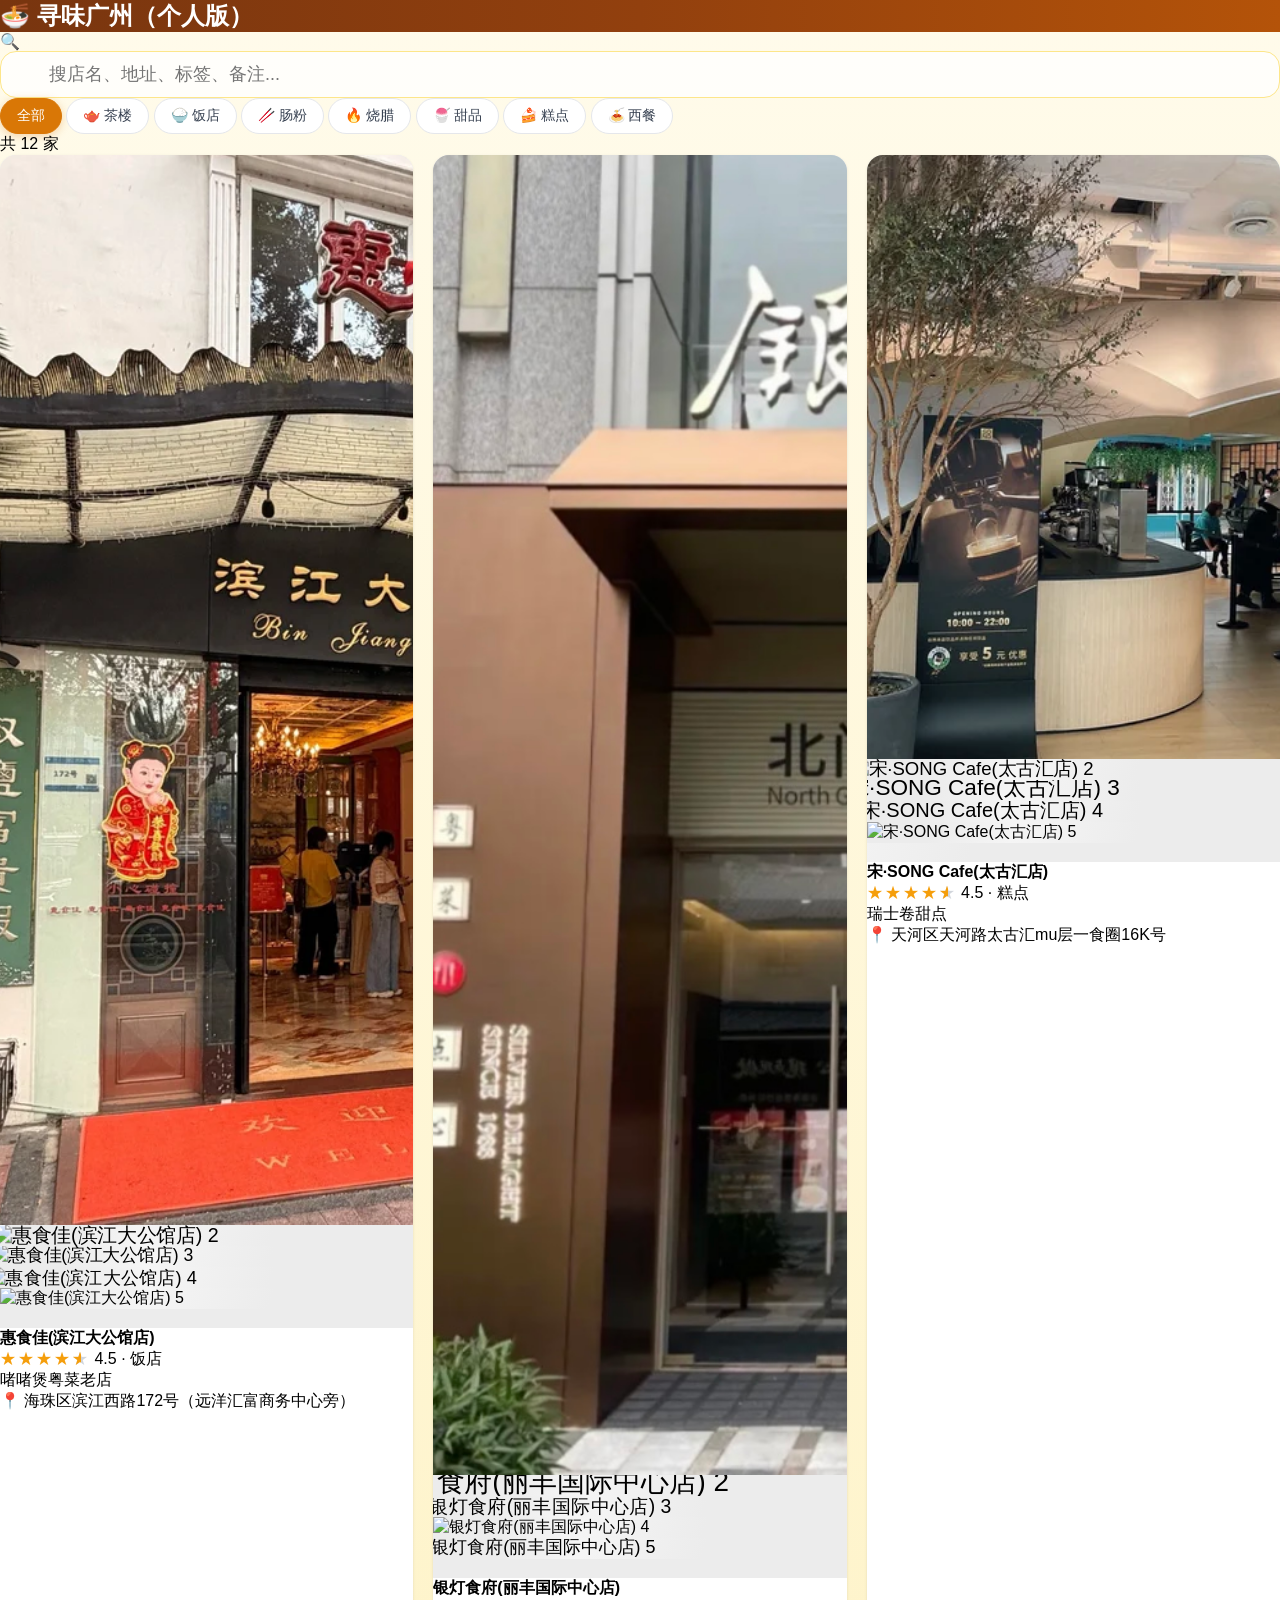
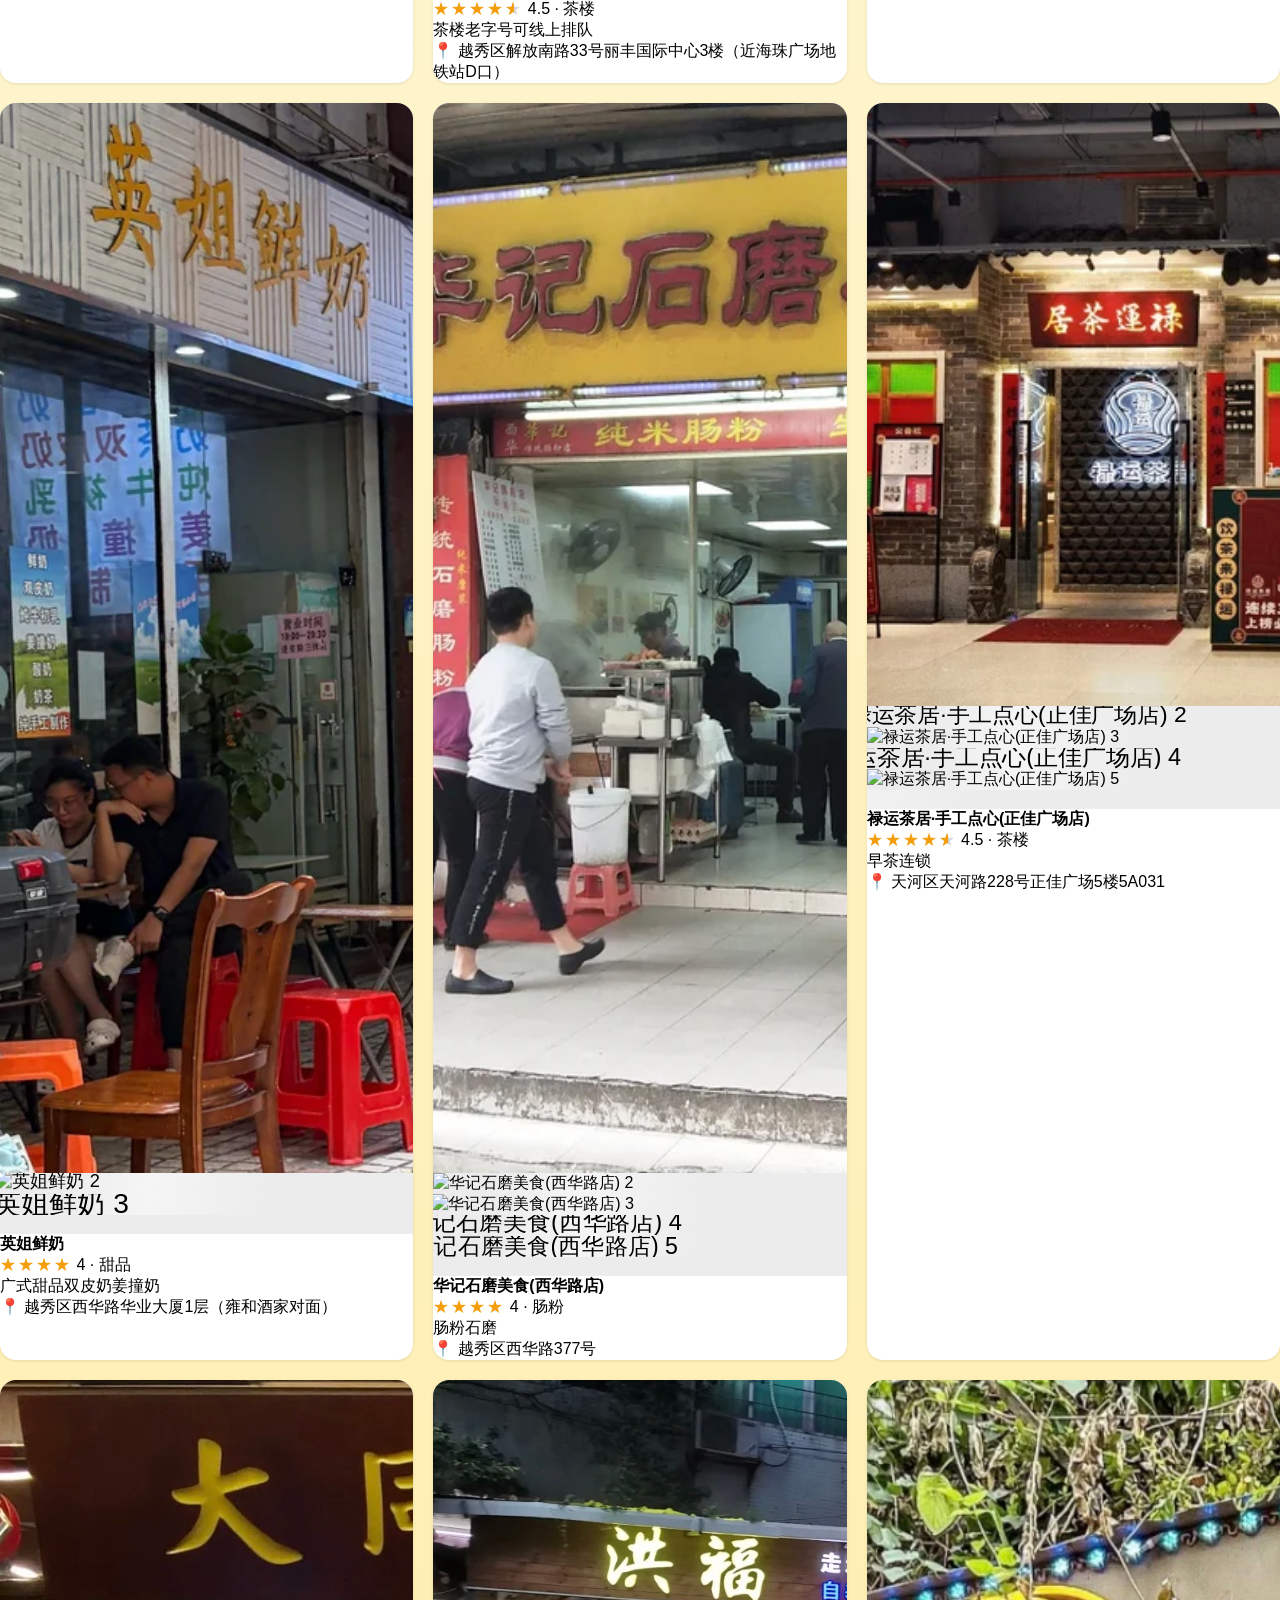
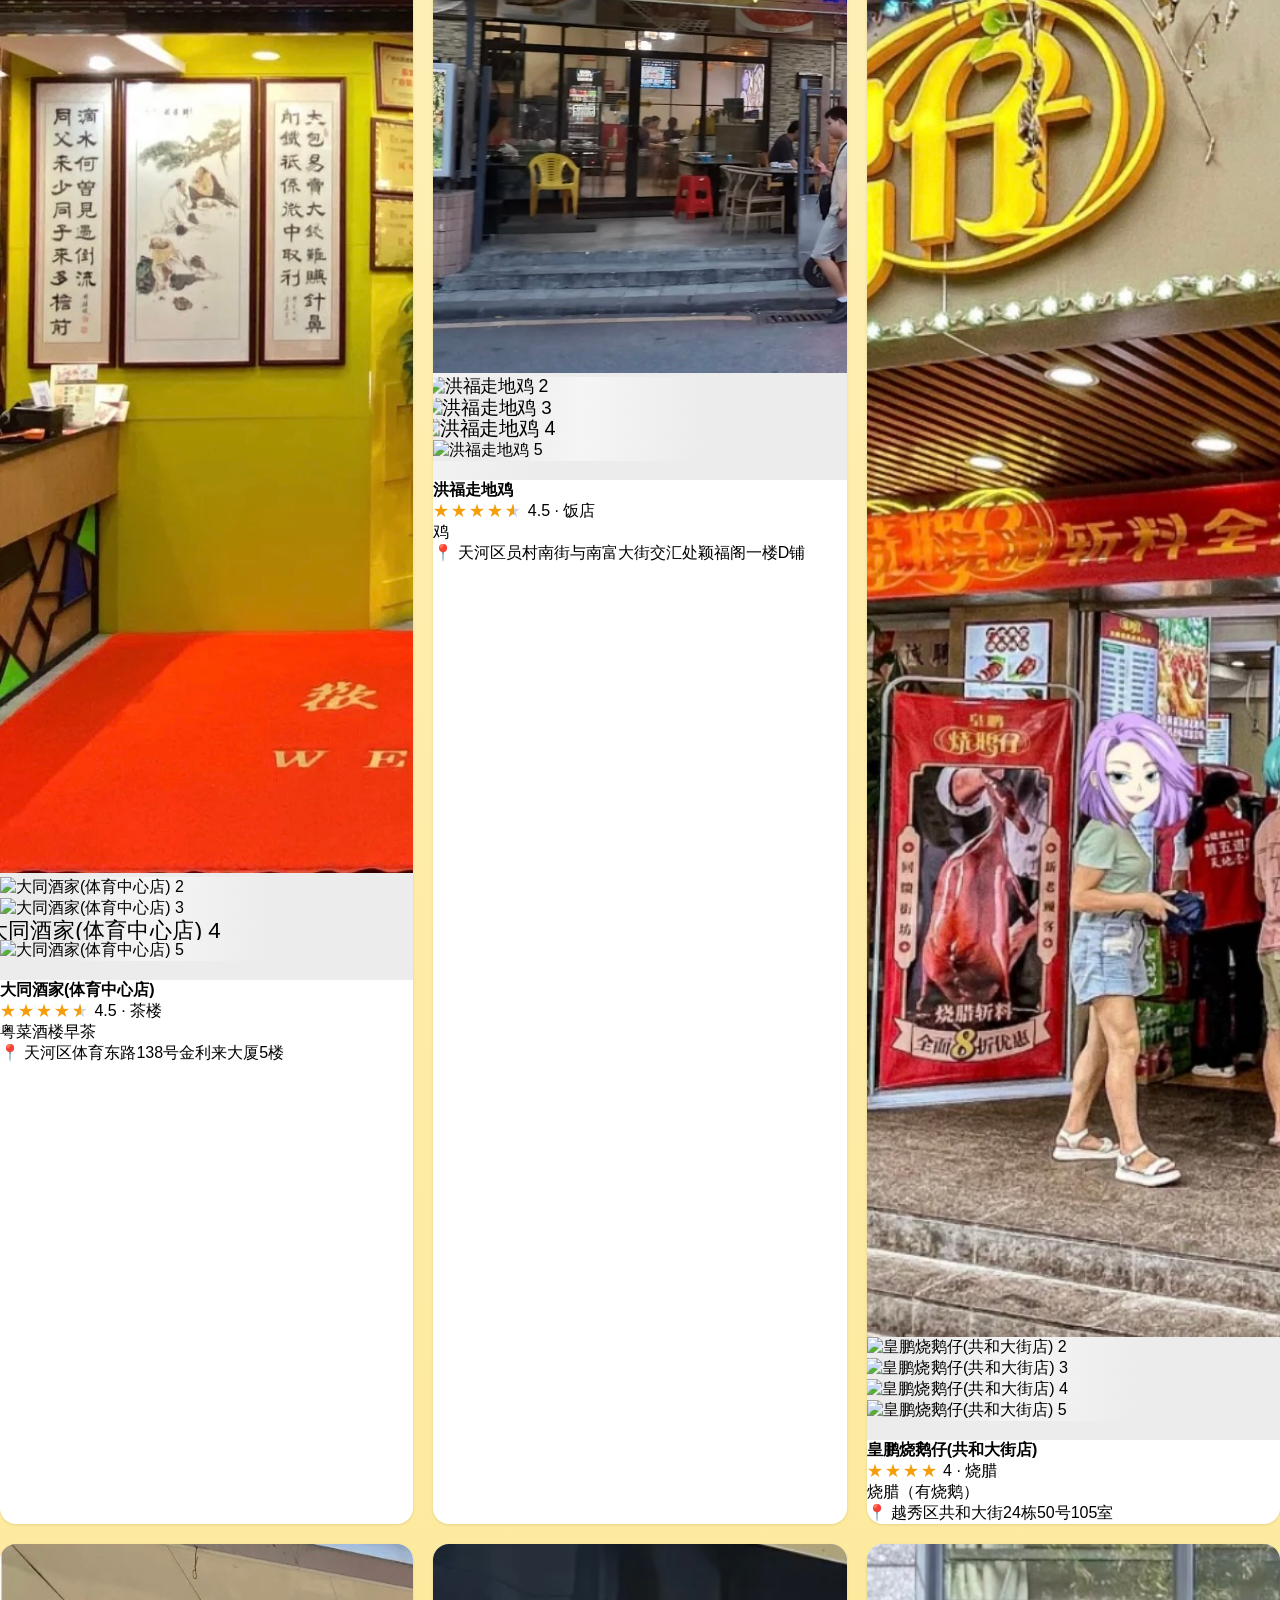
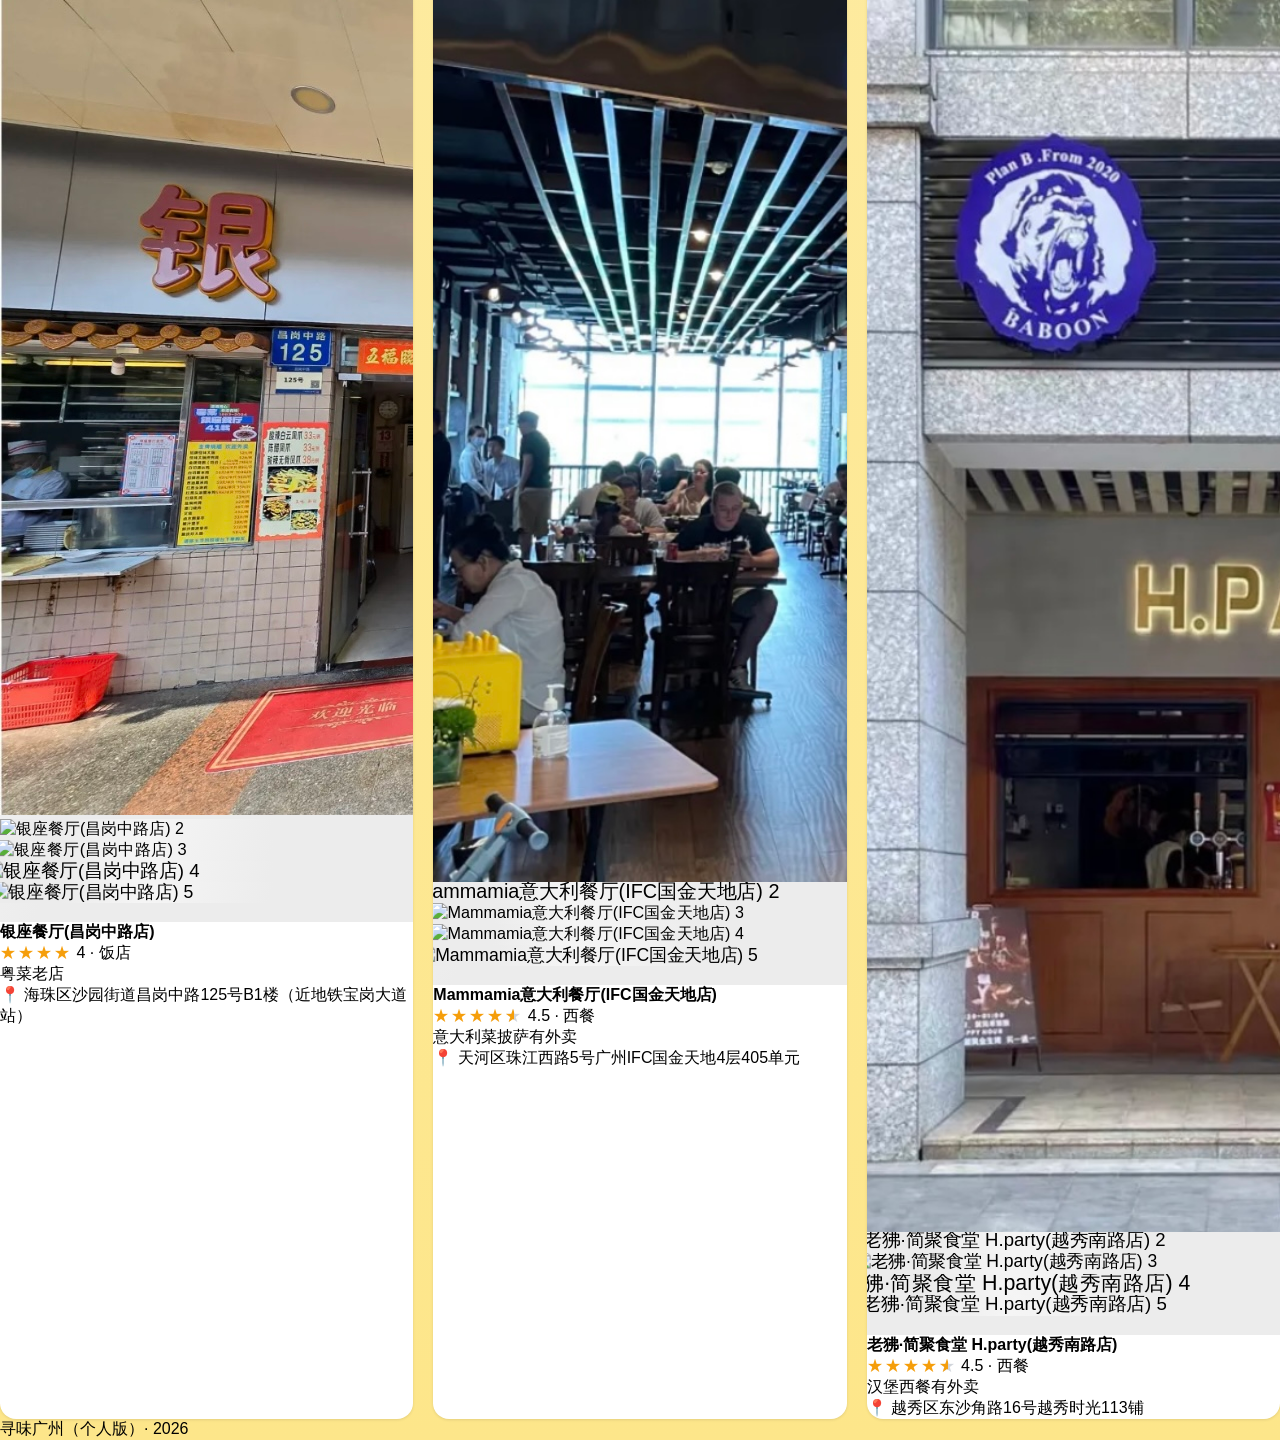
==== index.html @ 4af09f1d "style: 卡片加载占位从黄色流光改为灰色骨架屏，更干净优雅" ====
<!DOCTYPE html>
<html lang="zh-CN">
<head>
  <meta charset="UTF-8">
  <meta name="viewport" content="width=device-width, initial-scale=1.0">
  <title>🍜 寻味广州（个人版）</title>
  <!-- 关键 CSS 兜底：Tailwind 加载前保证基本样式不崩 -->
  <style>
    /* 基础重置 */
    *, *::before, *::after { box-sizing: border-box; margin: 0; padding: 0; }
    body { font-family: "PingFang SC", "Microsoft YaHei", "Helvetica Neue", sans-serif; background: #fffbeb; }
    /* 分类按钮 */
    .category-btn {
      display: inline-block; padding: 8px 16px; border-radius: 9999px;
      font-size: 14px; font-weight: 500; cursor: pointer; user-select: none;
      white-space: nowrap; border: 1px solid #e5e7eb; background: #fff; color: #374151;
      transition: all .2s;
    }
    .category-btn.active { background: #d97706; color: #fff; border-color: #d97706; }
    /* Header */
    header { background: linear-gradient(to right, #78350f, #92400e, #b45309); color: #fff; }
    header h1 { font-size: 1.5rem; font-weight: 700; }
    /* 卡片 */
    .shop-card { background: #fff; border-radius: 16px; overflow: hidden; box-shadow: 0 1px 3px rgba(0,0,0,.1); }
    .shop-card h3 { font-weight: 700; font-size: 1rem; }
    /* 搜索框 */
    #searchInput { width: 100%; padding: 12px 16px 12px 48px; border-radius: 16px;
      border: 1px solid #fde68a; font-size: 1.125rem; outline: none; background: rgba(255,255,255,.8); }
    /* 弹窗默认隐藏 */
    #detailModal.hidden, .hidden { display: none !important; }
    /* 卡片网格 */
    #cardGrid { display: grid; grid-template-columns: 1fr; gap: 12px; }
    @media (min-width: 640px) { #cardGrid { grid-template-columns: repeat(2, 1fr); gap: 20px; } }
    @media (min-width: 1024px) { #cardGrid { grid-template-columns: repeat(3, 1fr); gap: 20px; } }
  </style>
  <script src="https://cdn.tailwindcss.com" defer></script>
  <script>
    tailwind.config = {
      theme: {
        extend: {
          colors: {
            primary: '#d97706',
            warm: '#b45309',
          },
          fontFamily: {
            serif: ['"PingFang SC"', '"Microsoft YaHei"', '"Noto Serif SC"', 'serif'],
          },
        }
      }
    }
  </script>
  <link rel="stylesheet" href="style.css?v=6">
</head>
<body class="min-h-screen bg-fixed" style="background: linear-gradient(180deg, #fffbeb 0%, #fef3c7 30%, #fde68a 100%)">

  <!-- Header -->
  <header class="bg-gradient-to-r from-amber-900 via-amber-800 to-amber-700 text-white shadow-lg sticky top-0 z-40">
    <div class="max-w-6xl mx-auto px-4 py-4 flex items-center justify-between">
      <div>
        <h1 class="text-2xl md:text-3xl font-bold tracking-wide font-serif">🍜 寻味广州（个人版）</h1>
        <p class="text-amber-200/70 text-xs mt-1 hidden sm:block italic">注：本网页收录所有店铺均为本人自行消费、收藏，所有评价仅代表主观看法。希望对旅行的朋友们选店、逛吃，也有一点微小的帮助~</p>
      </div>
      <a href="admin.html" id="adminLink" class="hidden bg-white/15 hover:bg-white/25 text-white px-4 py-2 rounded-lg text-sm font-medium transition backdrop-blur-sm border border-white/20">
        ✏️ 管理
      </a>
    </div>
  </header>

  <!-- Search & Filters -->
  <div class="max-w-6xl mx-auto px-4 py-6">
    <!-- Search Bar -->
    <div class="relative mb-4">
      <span class="absolute left-4 top-1/2 -translate-y-1/2 text-gray-400 text-lg">🔍</span>
      <input
        type="text"
        id="searchInput"
        placeholder="搜店名、地址、标签、备注..."
        class="w-full pl-12 pr-4 py-3 bg-white/80 backdrop-blur rounded-2xl shadow-sm focus:shadow-md border border-amber-200 focus:border-amber-400 focus:ring-2 focus:ring-amber-200 outline-none transition text-lg"
        autocomplete="off"
      >
    </div>

    <!-- Category Tabs -->
    <div class="flex flex-wrap gap-2 mb-4" id="categoryTabs">
      <button data-category="all" class="category-btn active px-4 py-2 rounded-full text-sm font-medium bg-amber-600 text-white shadow-sm transition hover:scale-105">
        全部
      </button>
      <button data-category="茶楼" class="category-btn px-4 py-2 rounded-full text-sm font-medium bg-white text-gray-700 shadow-sm transition hover:scale-105 border border-gray-200">
        🫖 茶楼
      </button>
      <button data-category="饭店" class="category-btn px-4 py-2 rounded-full text-sm font-medium bg-white text-gray-700 shadow-sm transition hover:scale-105 border border-gray-200">
        🍚 饭店
      </button>
      <button data-category="肠粉" class="category-btn px-4 py-2 rounded-full text-sm font-medium bg-white text-gray-700 shadow-sm transition hover:scale-105 border border-gray-200">
        🥢 肠粉
      </button>
      <button data-category="烧腊" class="category-btn px-4 py-2 rounded-full text-sm font-medium bg-white text-gray-700 shadow-sm transition hover:scale-105 border border-gray-200">
        🔥 烧腊
      </button>
      <button data-category="甜品" class="category-btn px-4 py-2 rounded-full text-sm font-medium bg-white text-gray-700 shadow-sm transition hover:scale-105 border border-gray-200">
        🍧 甜品
      </button>
      <button data-category="糕点" class="category-btn px-4 py-2 rounded-full text-sm font-medium bg-white text-gray-700 shadow-sm transition hover:scale-105 border border-gray-200">
        🍰 糕点
      </button>
      <button data-category="西餐" class="category-btn px-4 py-2 rounded-full text-sm font-medium bg-white text-gray-700 shadow-sm transition hover:scale-105 border border-gray-200">
        🍝 西餐
      </button>
    </div>

    <!-- Count -->
    <div class="flex items-center justify-between flex-wrap gap-3">
      <span id="shopCount" class="text-sm text-gray-400">共 0 家</span>
    </div>
  </div>

  <!-- Card Grid -->
  <main class="max-w-6xl mx-auto px-4 pb-12">
    <div id="cardGrid" class="grid grid-cols-1 sm:grid-cols-2 lg:grid-cols-3 gap-5">
      <!-- Cards rendered by JS -->
    </div>
    <div id="emptyState" class="hidden text-center py-20">
      <div class="text-6xl mb-4">🍽️</div>
      <p class="text-gray-400 text-lg">还没找到匹配的店铺</p>
      <p class="text-gray-300 text-sm mt-1">去管理后台添加吧！</p>
    </div>
  </main>

  <!-- Detail Modal -->
  <div id="detailModal" class="fixed inset-0 bg-black/50 z-50 hidden flex items-center justify-center p-4 backdrop-blur-sm">
    <div class="bg-white rounded-2xl max-w-lg w-full max-h-[90vh] overflow-y-auto shadow-2xl relative">
      <!-- Close button -->
      <button id="closeModal" class="absolute top-3 right-3 w-8 h-8 bg-gray-100 hover:bg-gray-200 rounded-full flex items-center justify-center text-gray-500 transition z-10">
        ✕
      </button>

      <!-- Image (动态替换为轮播) -->
      <div id="modalImageContainer" class="relative">
        <img id="modalImage" src="" alt="" class="w-full h-56 object-cover rounded-t-2xl">
        <div class="absolute inset-0 bg-gradient-to-t from-black/40 to-transparent rounded-t-2xl"></div>
        <span id="modalCategory" class="absolute bottom-3 left-4 px-3 py-1 bg-white/90 backdrop-blur-sm rounded-full text-xs font-bold text-gray-700"></span>
      </div>

      <!-- Content -->
      <div class="p-5">
        <div class="flex items-start justify-between mb-1">
          <h2 id="modalName" class="text-2xl font-bold text-gray-900 font-serif"></h2>
        </div>

        <div class="flex items-center gap-3 mb-4 text-sm">
          <span id="modalRating" class="text-orange-500 font-bold text-lg"></span>
        </div>

        <div class="flex flex-wrap gap-2 mb-4" id="modalTags"></div>

        <div class="bg-orange-50 rounded-xl p-4 mb-4">
          <p id="modalNotes" class="text-gray-700 leading-relaxed text-sm"></p>
        </div>

        <div class="flex items-center gap-2 text-sm text-gray-500 mb-1">
          <span>📍</span>
          <span id="modalAddress"></span>
        </div>

        <div id="modalVisitedRow" class="flex items-center gap-2 text-sm text-gray-400">
          <span>📅</span>
          <span id="modalVisitedDate"></span>
        </div>

        <!-- Map Button -->
        <a id="modalMapLink" href="#" target="_blank" rel="noopener"
           class="mt-4 flex items-center justify-center gap-2 w-full bg-green-500 hover:bg-green-600 text-white font-medium py-3 rounded-xl transition shadow-md">
          🗺️ 打开地图查看位置
        </a>

        <!-- Dianping Button -->
        <a id="modalDianpingLink" href="#" target="_blank" rel="noopener"
           class="mt-2 hidden flex items-center justify-center gap-2 w-full bg-orange-500 hover:bg-orange-600 text-white font-medium py-3 rounded-xl transition shadow-md">
          📋 查看大众点评
        </a>
      </div>
    </div>
  </div>

  <!-- Footer -->
  <footer class="text-center py-6 text-gray-300 text-sm border-t border-orange-100">
    寻味广州（个人版）· <span id="footerYear"></span>
  </footer>

  <script>
    document.getElementById('footerYear').textContent = new Date().getFullYear();
  </script>
  <script src="app.js?v=10"></script>
</body>
</html>
---- style.css ----
/* ===== 动画 ===== */

/* 卡片入场动画 */
@keyframes cardFadeIn {
  from {
    opacity: 0;
    transform: translateY(20px);
  }
  to {
    opacity: 1;
    transform: translateY(0);
  }
}

.shop-card {
  animation: cardFadeIn 0.4s ease-out both;
}

.shop-card:nth-child(1) { animation-delay: 0.05s; }
.shop-card:nth-child(2) { animation-delay: 0.10s; }
.shop-card:nth-child(3) { animation-delay: 0.15s; }
.shop-card:nth-child(4) { animation-delay: 0.20s; }
.shop-card:nth-child(5) { animation-delay: 0.25s; }
.shop-card:nth-child(6) { animation-delay: 0.30s; }
.shop-card:nth-child(7) { animation-delay: 0.35s; }
.shop-card:nth-child(8) { animation-delay: 0.40s; }
.shop-card:nth-child(9) { animation-delay: 0.45s; }
.shop-card:nth-child(n+10) { animation-delay: 0.50s; }

/* 卡片悬停效果 */
.shop-card {
  transition: transform 0.2s ease, box-shadow 0.2s ease;
}

.shop-card:hover {
  transform: translateY(-4px);
  box-shadow: 0 12px 40px rgba(0, 0, 0, 0.12);
}

/* 骨架屏加载效果 — 卡片图片占位 */
.card-image {
  background: linear-gradient(110deg, #ececec 8%, #f5f5f5 18%, #ececec 33%);
  background-size: 200% 100%;
  animation: cardShimmer 1.6s ease-in-out infinite;
  aspect-ratio: 4 / 3;
  object-fit: cover;
}

@keyframes cardShimmer {
  0%   { background-position: 200% 0; }
  100% { background-position: -200% 0; }
}

/* 轮播 slide 骨架屏 + 布局 */
.carousel-slide {
  width: 100%;
  flex-shrink: 0;
  overflow: hidden;
  background: linear-gradient(110deg, #ececec 8%, #f5f5f5 18%, #ececec 33%);
  background-size: 200% 100%;
  animation: cardShimmer 1.6s ease-in-out infinite;
}

/* 分类标签按钮 */
.category-btn {
  transition: all 0.2s ease;
  cursor: pointer;
  user-select: none;
  white-space: nowrap;
}

.category-btn.active {
  background: #d97706 !important;
  color: white !important;
  border-color: #d97706 !important;
  box-shadow: 0 2px 8px rgba(217, 119, 6, 0.3);
}

/* 评分星星 */
.star-rating {
  color: #f59e0b;
  letter-spacing: 2px;
}

.star-full { color: #f59e0b; }

.star-half {
  position: relative;
  display: inline-block;
  color: #d1d5db;
}

.star-half::after {
  content: '★';
  position: absolute;
  left: 0;
  top: 0;
  width: 50%;
  overflow: hidden;
  color: #f59e0b;
}

/* 详情弹窗滚动条 */
#detailModal > div::-webkit-scrollbar {
  width: 4px;
}
#detailModal > div::-webkit-scrollbar-thumb {
  background: #ddd;
  border-radius: 4px;
}

/* 弹窗打开时禁止页面滚动 */
body.modal-open {
  overflow: hidden;
}

/* 管理后台表单样式 */
.form-input {
  transition: border-color 0.2s, box-shadow 0.2s;
}

.form-input:focus {
  border-color: #f97316;
  box-shadow: 0 0 0 3px rgba(249, 115, 22, 0.1);
}

/* 图片轮播（骨架屏样式见上方 .carousel-slide） */

.carousel-track {
  transition: transform 0.3s ease-out;
}

.carousel-btn {
  opacity: 0;
  transition: opacity 0.2s;
}

.card-carousel:hover .carousel-btn,
.modal-carousel:hover .carousel-btn {
  opacity: 1;
}

@media (max-width: 640px) {
  .carousel-btn {
    opacity: 1;
  }
}

/* Toast 提示 */
.toast {
  position: fixed;
  top: 20px;
  left: 50%;
  transform: translateX(-50%);
  padding: 12px 24px;
  border-radius: 12px;
  font-weight: 500;
  z-index: 100;
  animation: toastSlide 0.3s ease-out;
  box-shadow: 0 4px 20px rgba(0, 0, 0, 0.15);
  max-width: 90vw;
  text-align: center;
}

@keyframes toastSlide {
  from {
    opacity: 0;
    transform: translateX(-50%) translateY(-20px);
  }
  to {
    opacity: 1;
    transform: translateX(-50%) translateY(0);
  }
}

.toast.success {
  background: #10b981;
  color: white;
}

.toast.error {
  background: #ef4444;
  color: white;
}

.toast.info {
  background: #3b82f6;
  color: white;
}

/* ===== 响应式 ===== */

/* 平板竖屏 */
@media (max-width: 768px) {
  .category-btn {
    font-size: 12px;
    padding: 6px 12px;
  }
}

/* 手机 */
@media (max-width: 640px) {
  #cardGrid {
    grid-template-columns: 1fr;
    gap: 12px;
  }

  #detailModal > div {
    max-height: 95vh;
    margin: 8px;
    border-radius: 16px;
  }

  header h1 {
    font-size: 1.25rem;
  }
}
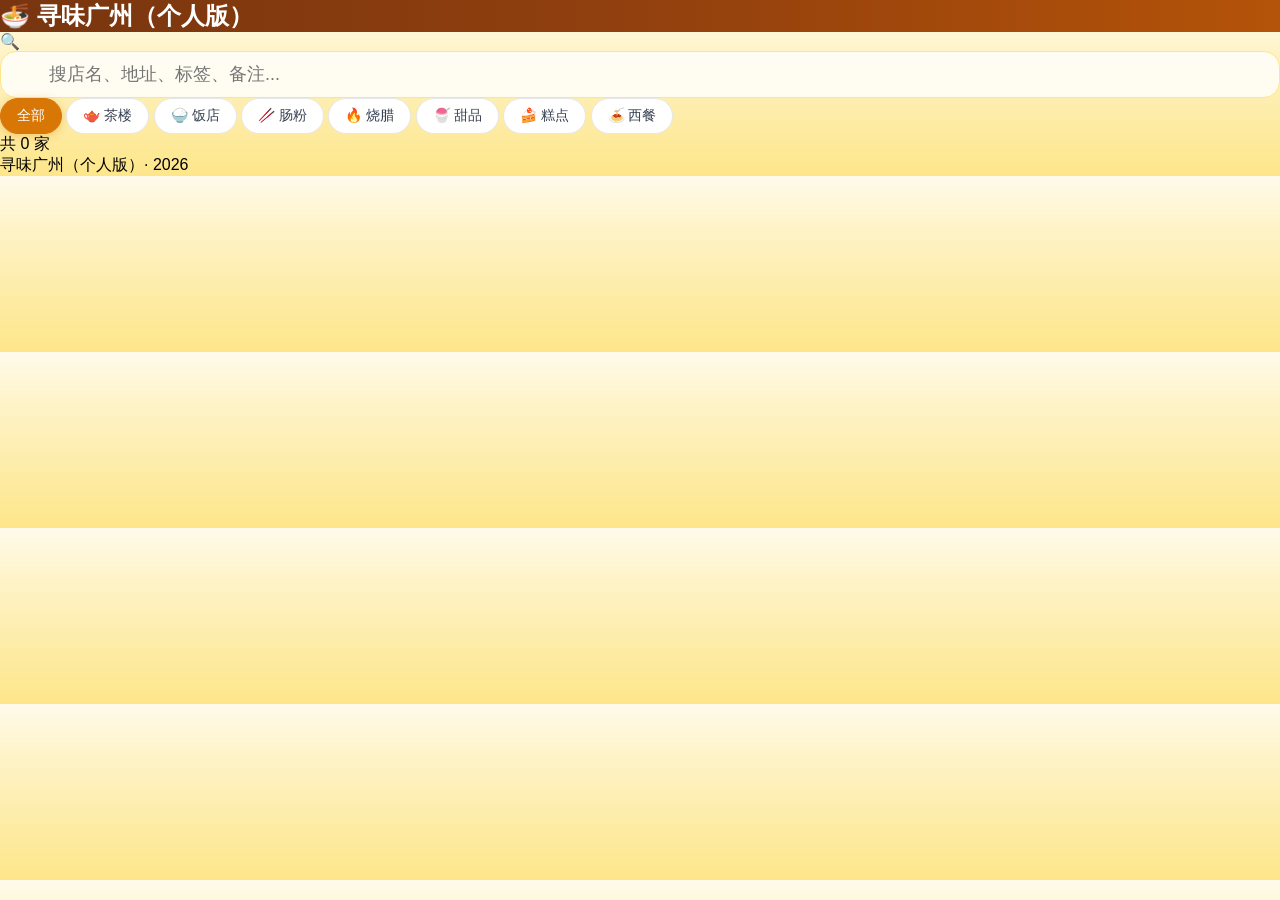
==== commit ccf0be68: "perf: LQIP渐进加载 + 首屏预加载，卡片瞬间有图 - 生成73张80px LQIP占位图(lqip.json 110KB) - 卡片渲染时内联base64模糊预览，零网络请求 - 图片加载后" ====
--- a/index.html
+++ b/index.html
@@ -190,6 +190,6 @@
   <script>
     document.getElementById('footerYear').textContent = new Date().getFullYear();
   </script>
-  <script src="app.js?v=10"></script>
+  <script src="app.js?v=11"></script>
 </body>
 </html>
--- a/style.css
+++ b/style.css
@@ -37,28 +37,25 @@
   box-shadow: 0 12px 40px rgba(0, 0, 0, 0.12);
 }
 
-/* 骨架屏加载效果 — 卡片图片占位 */
+/* 卡片图片加载占位 — 暖调微光，图片加载后自动消失 */
 .card-image {
-  background: linear-gradient(110deg, #ececec 8%, #f5f5f5 18%, #ececec 33%);
-  background-size: 200% 100%;
-  animation: cardShimmer 1.6s ease-in-out infinite;
+  background: #fdf6ed;
   aspect-ratio: 4 / 3;
   object-fit: cover;
 }
 
-@keyframes cardShimmer {
-  0%   { background-position: 200% 0; }
-  100% { background-position: -200% 0; }
-}
-
-/* 轮播 slide 骨架屏 + 布局 */
+/* 轮播 slide */
 .carousel-slide {
   width: 100%;
   flex-shrink: 0;
   overflow: hidden;
-  background: linear-gradient(110deg, #ececec 8%, #f5f5f5 18%, #ececec 33%);
-  background-size: 200% 100%;
-  animation: cardShimmer 1.6s ease-in-out infinite;
+  background: #fdf6ed;
+}
+
+/* 图片已加载 → 清除占位 */
+.img-loaded {
+  background: transparent !important;
+  animation: none !important;
 }
 
 /* 分类标签按钮 */
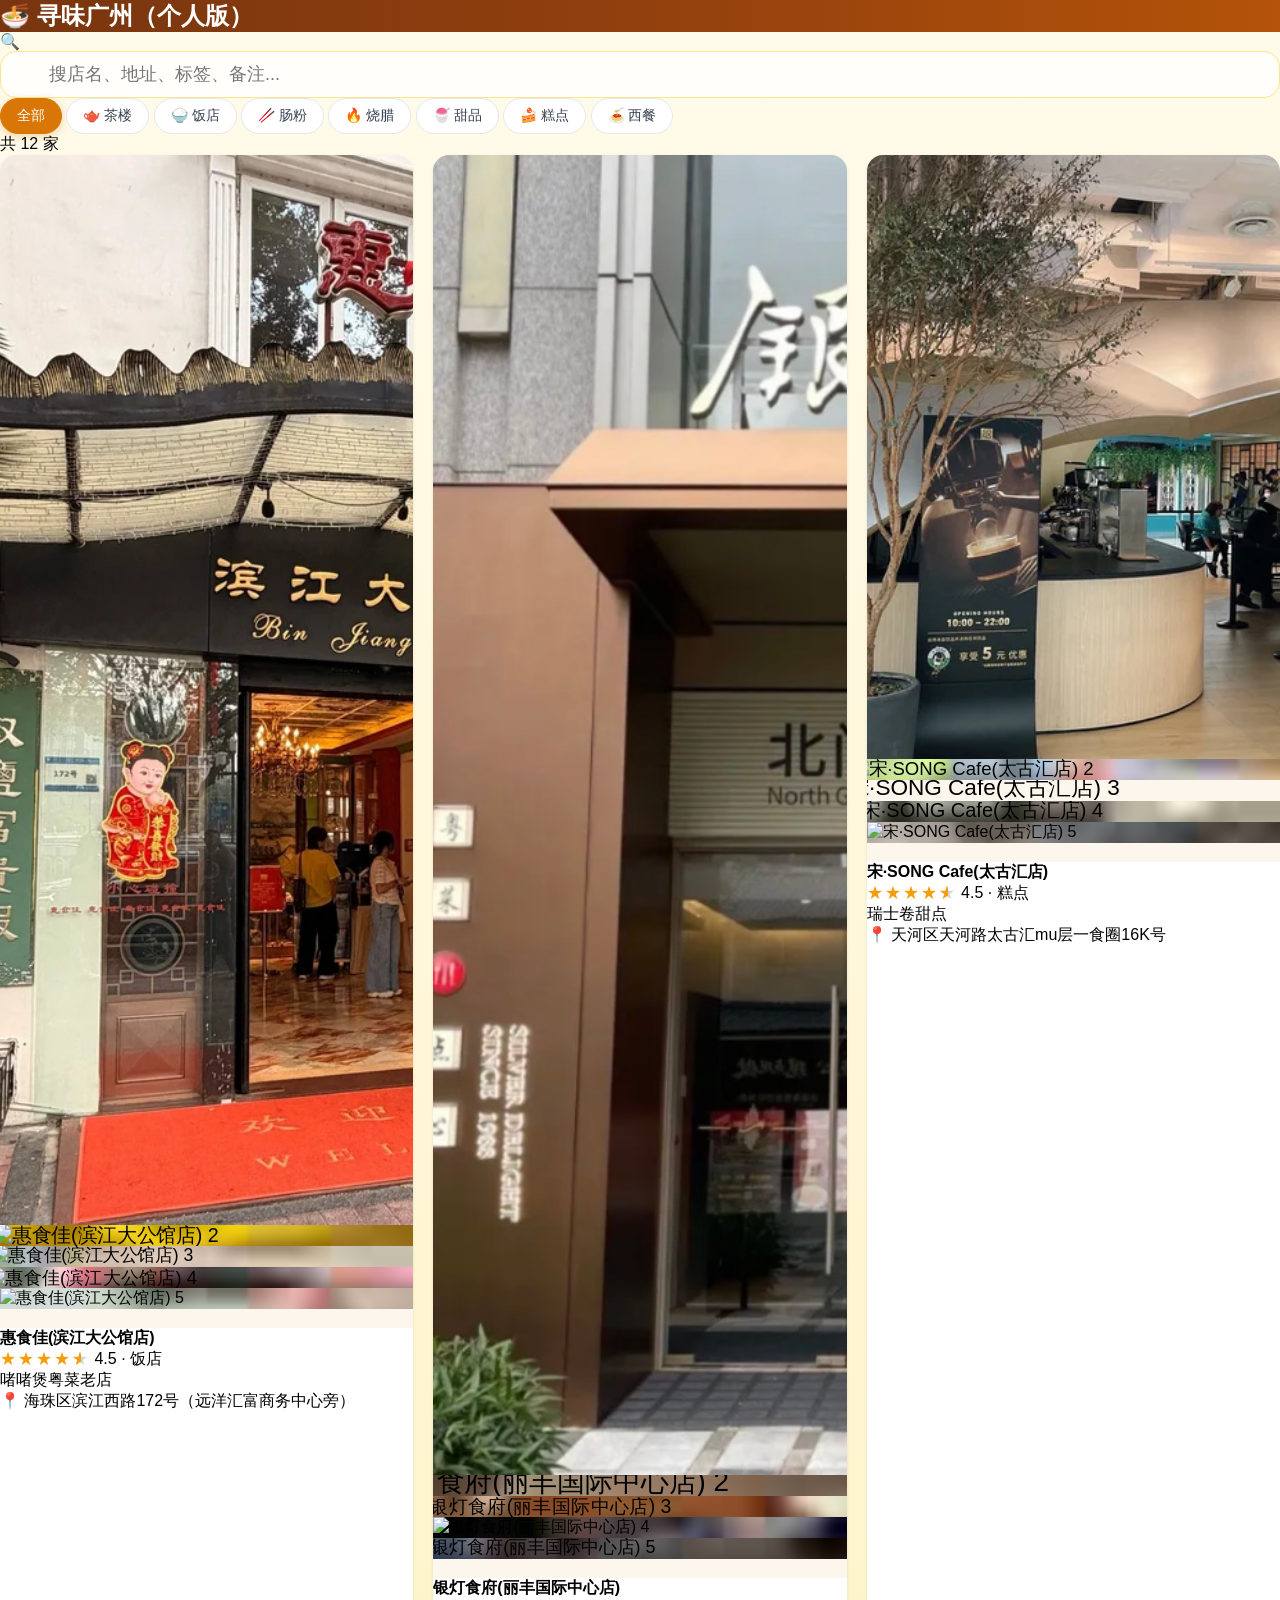
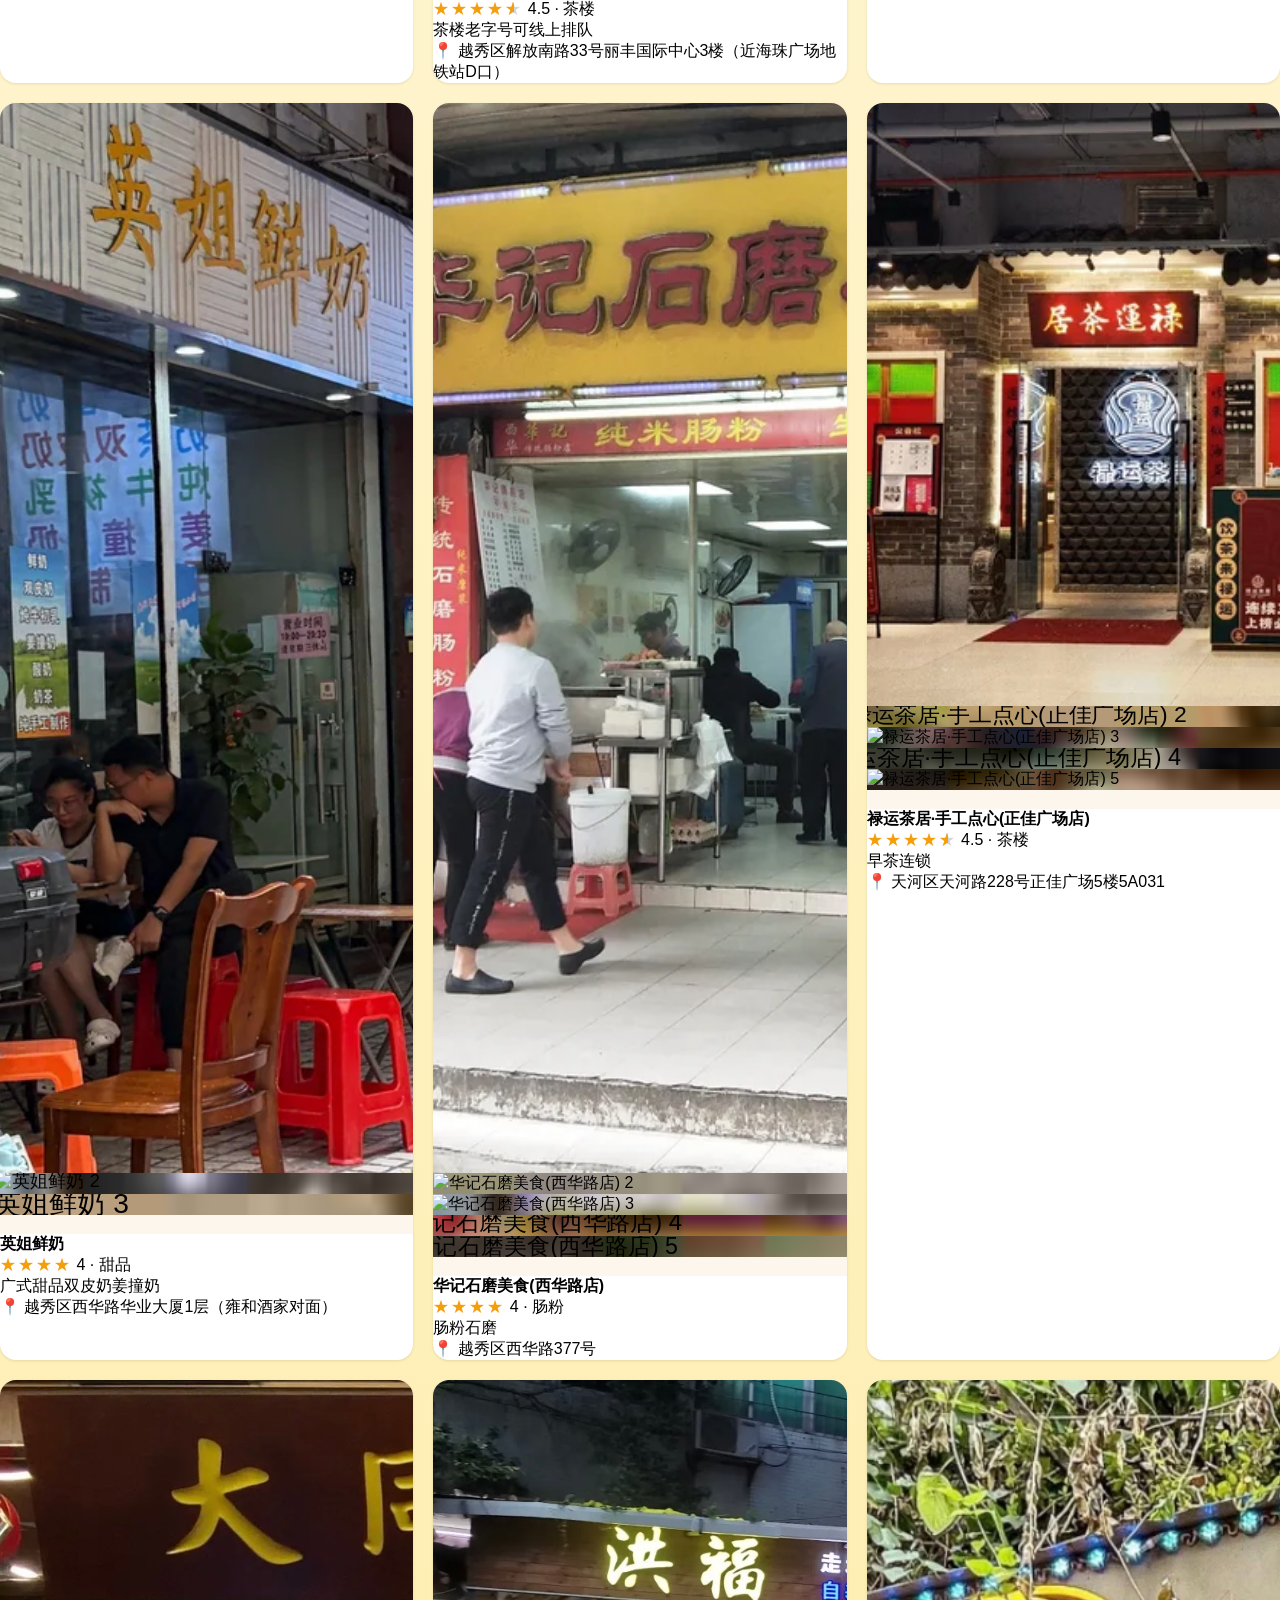
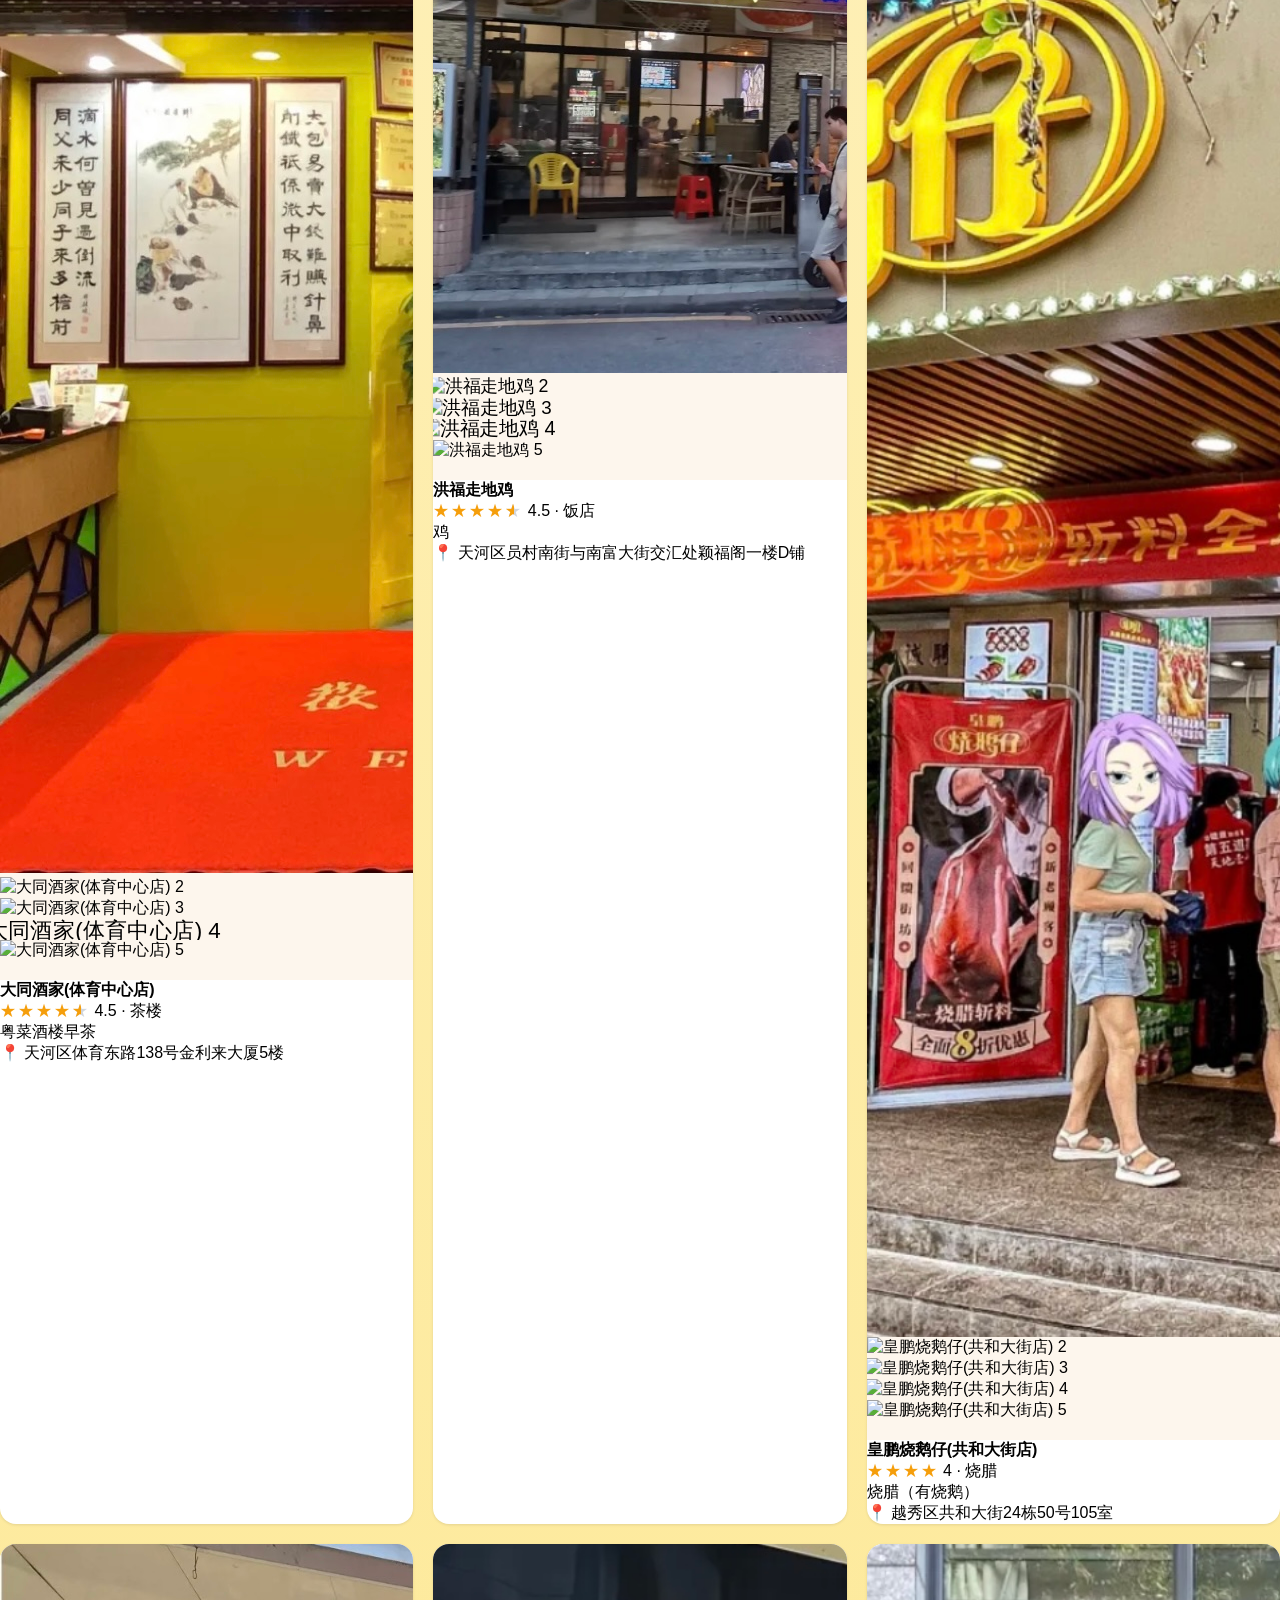
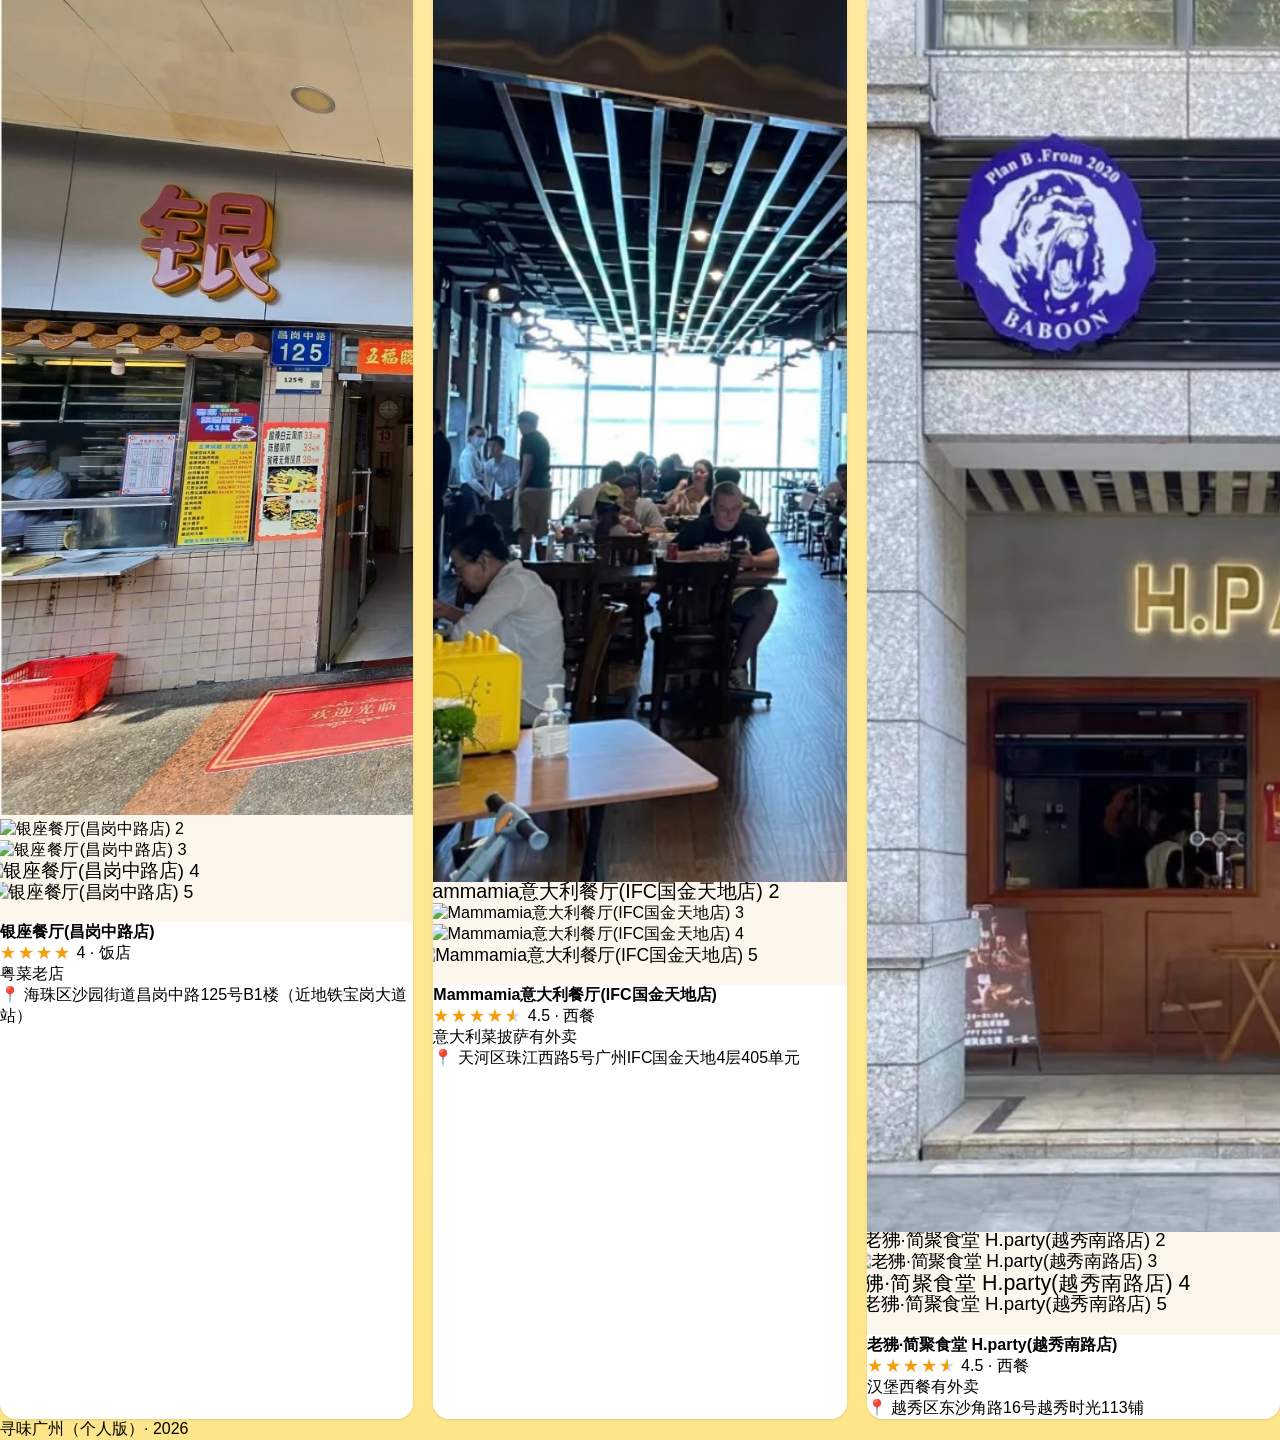
==== commit db45bd2f: "fix: 修复applyAllFilters()被误删导致页面空白" ====
--- a/index.html
+++ b/index.html
@@ -190,6 +190,6 @@
   <script>
     document.getElementById('footerYear').textContent = new Date().getFullYear();
   </script>
-  <script src="app.js?v=11"></script>
+  <script src="app.js?v=12"></script>
 </body>
 </html>
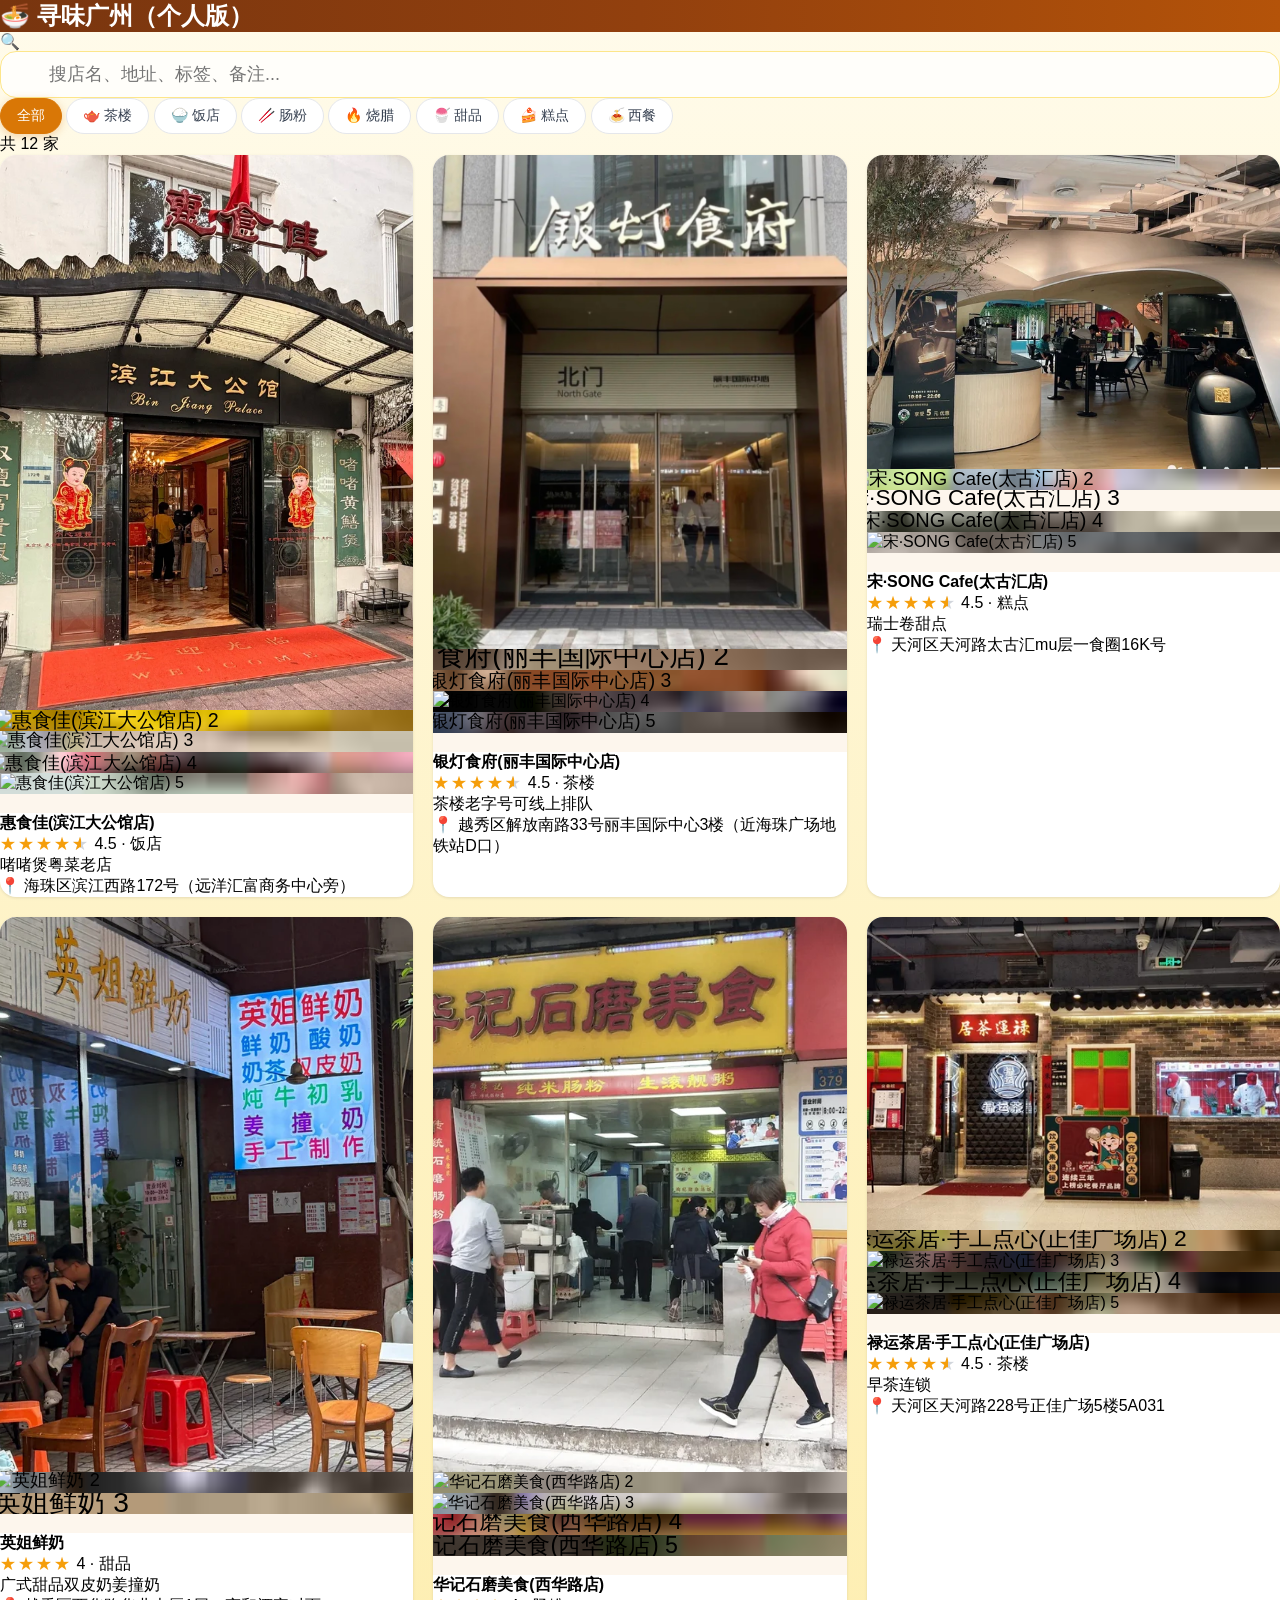
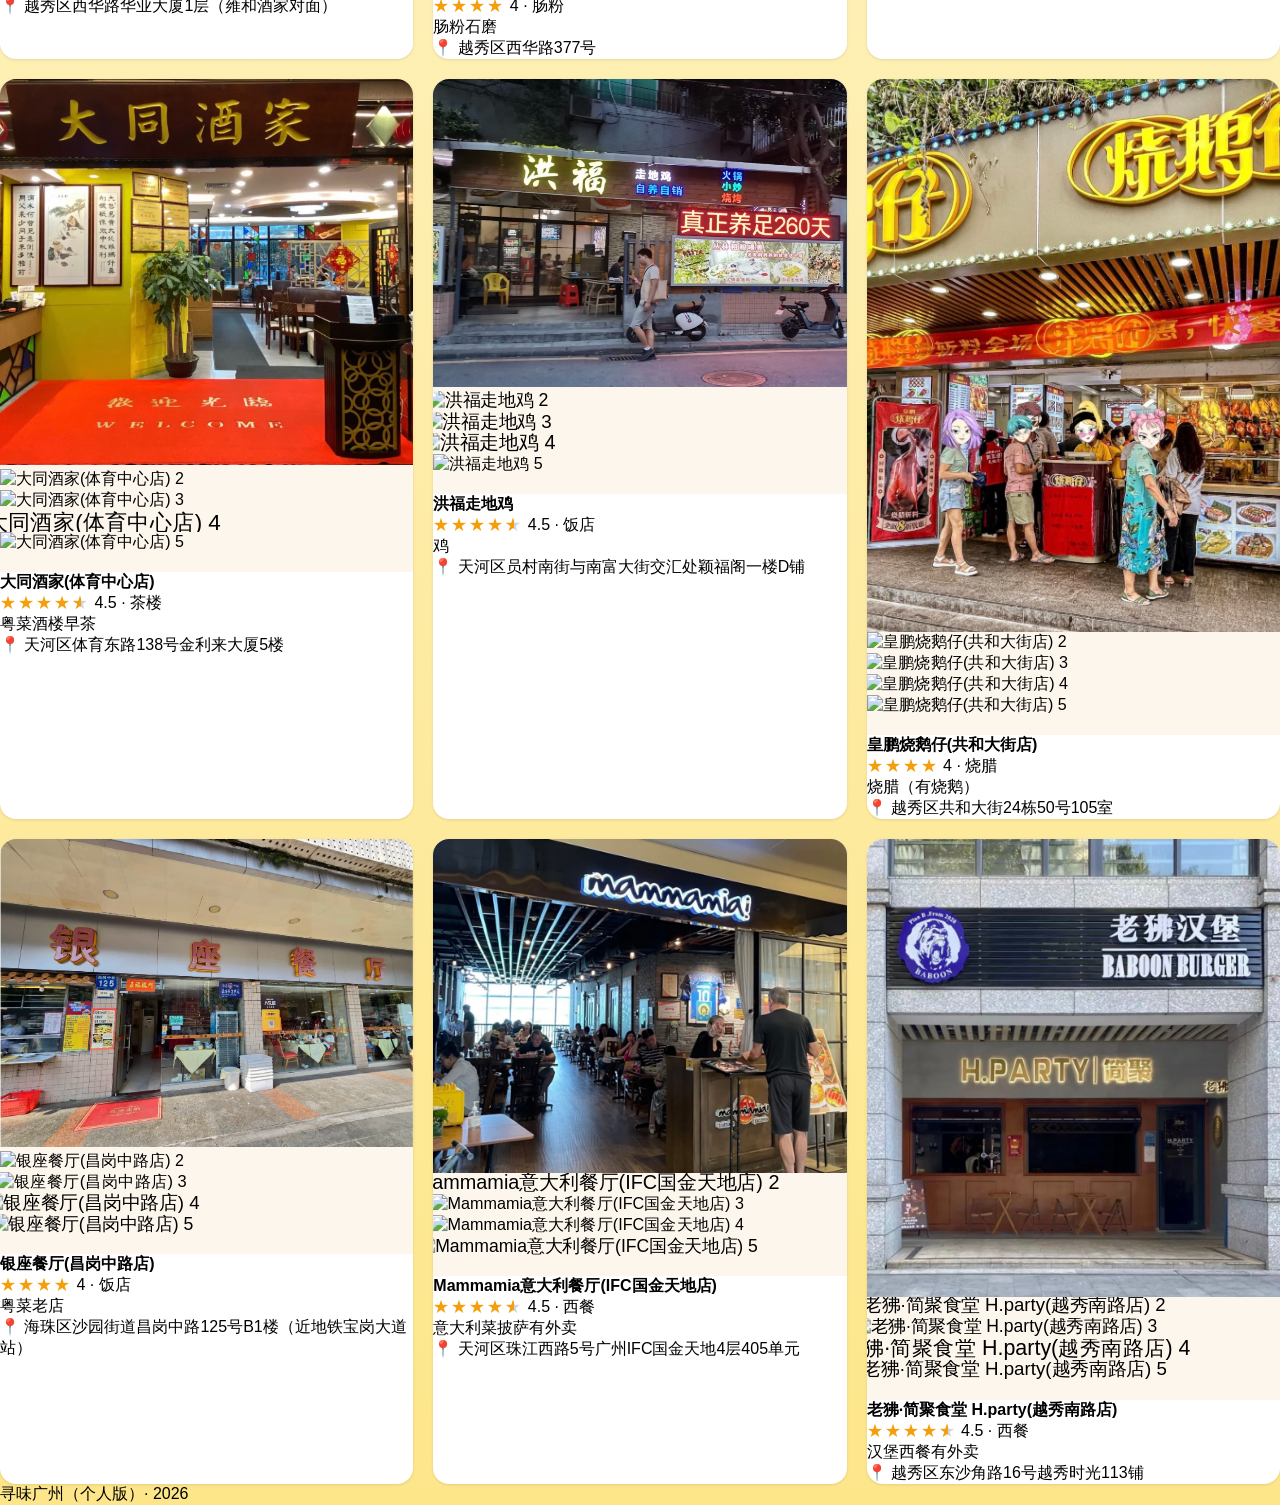
==== commit 8dc30bd1: "fix: 兜底CSS补上card-image宽高比，防止加载中卡片过高" ====
--- a/index.html
+++ b/index.html
@@ -23,6 +23,9 @@
     /* 卡片 */
     .shop-card { background: #fff; border-radius: 16px; overflow: hidden; box-shadow: 0 1px 3px rgba(0,0,0,.1); }
     .shop-card h3 { font-weight: 700; font-size: 1rem; }
+    /* 卡片图片区域——保证 Tailwind 加载前也有正确比例 */
+    .card-image { width: 100%; aspect-ratio: 4 / 3; }
+    .card-image img { width: 100%; height: 100%; object-fit: cover; }
     /* 搜索框 */
     #searchInput { width: 100%; padding: 12px 16px 12px 48px; border-radius: 16px;
       border: 1px solid #fde68a; font-size: 1.125rem; outline: none; background: rgba(255,255,255,.8); }
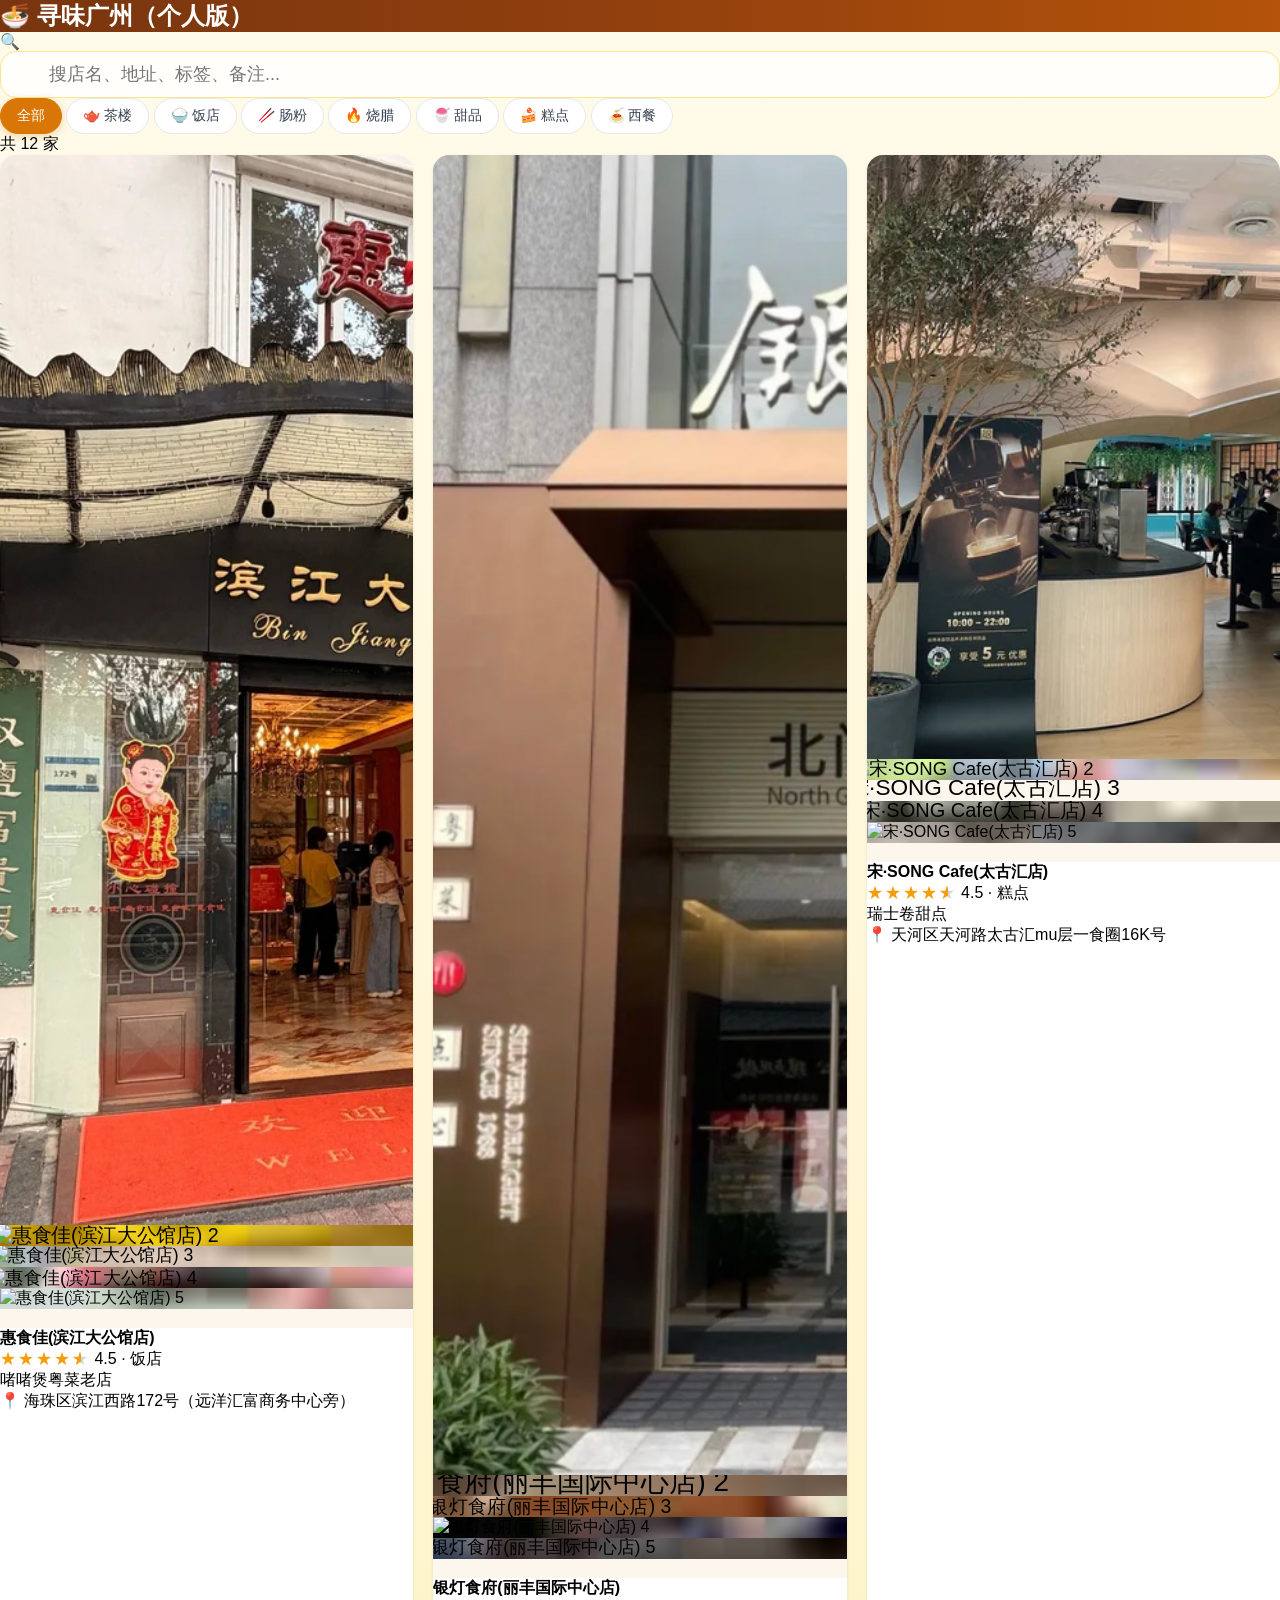
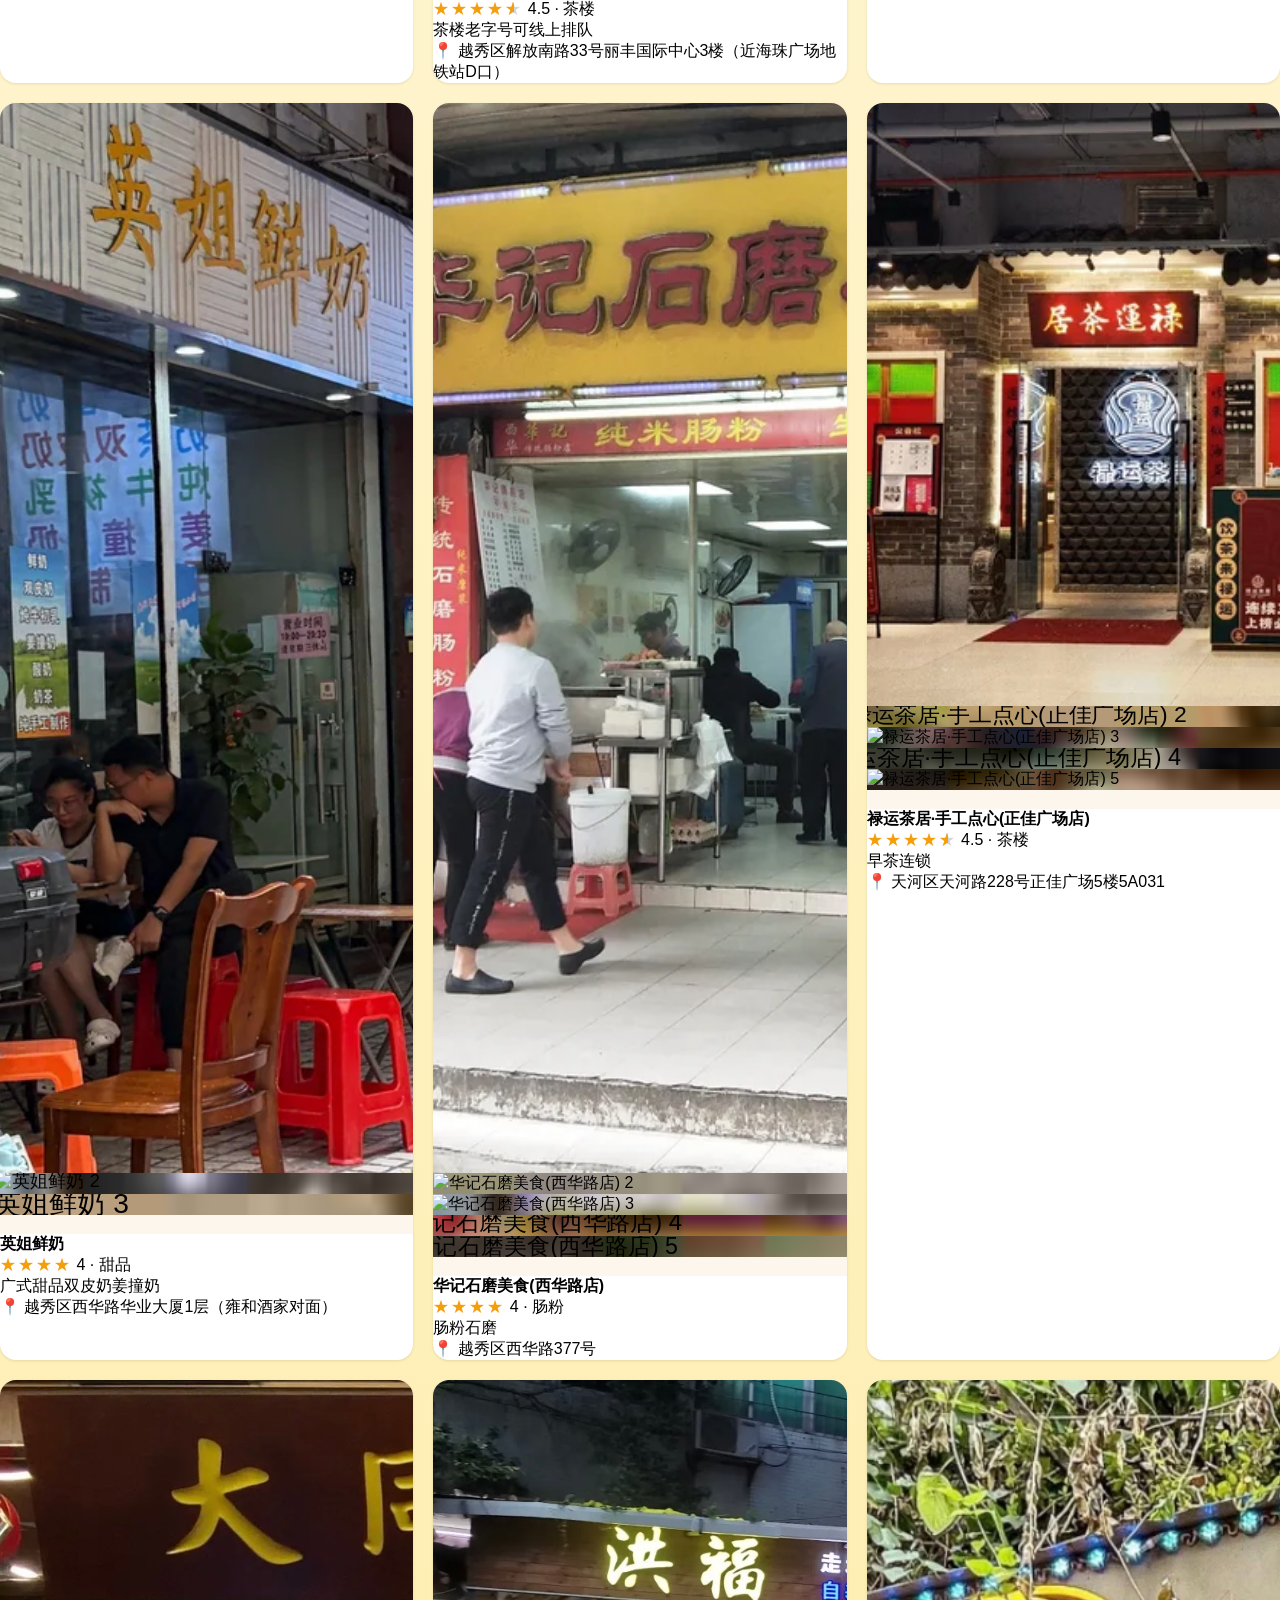
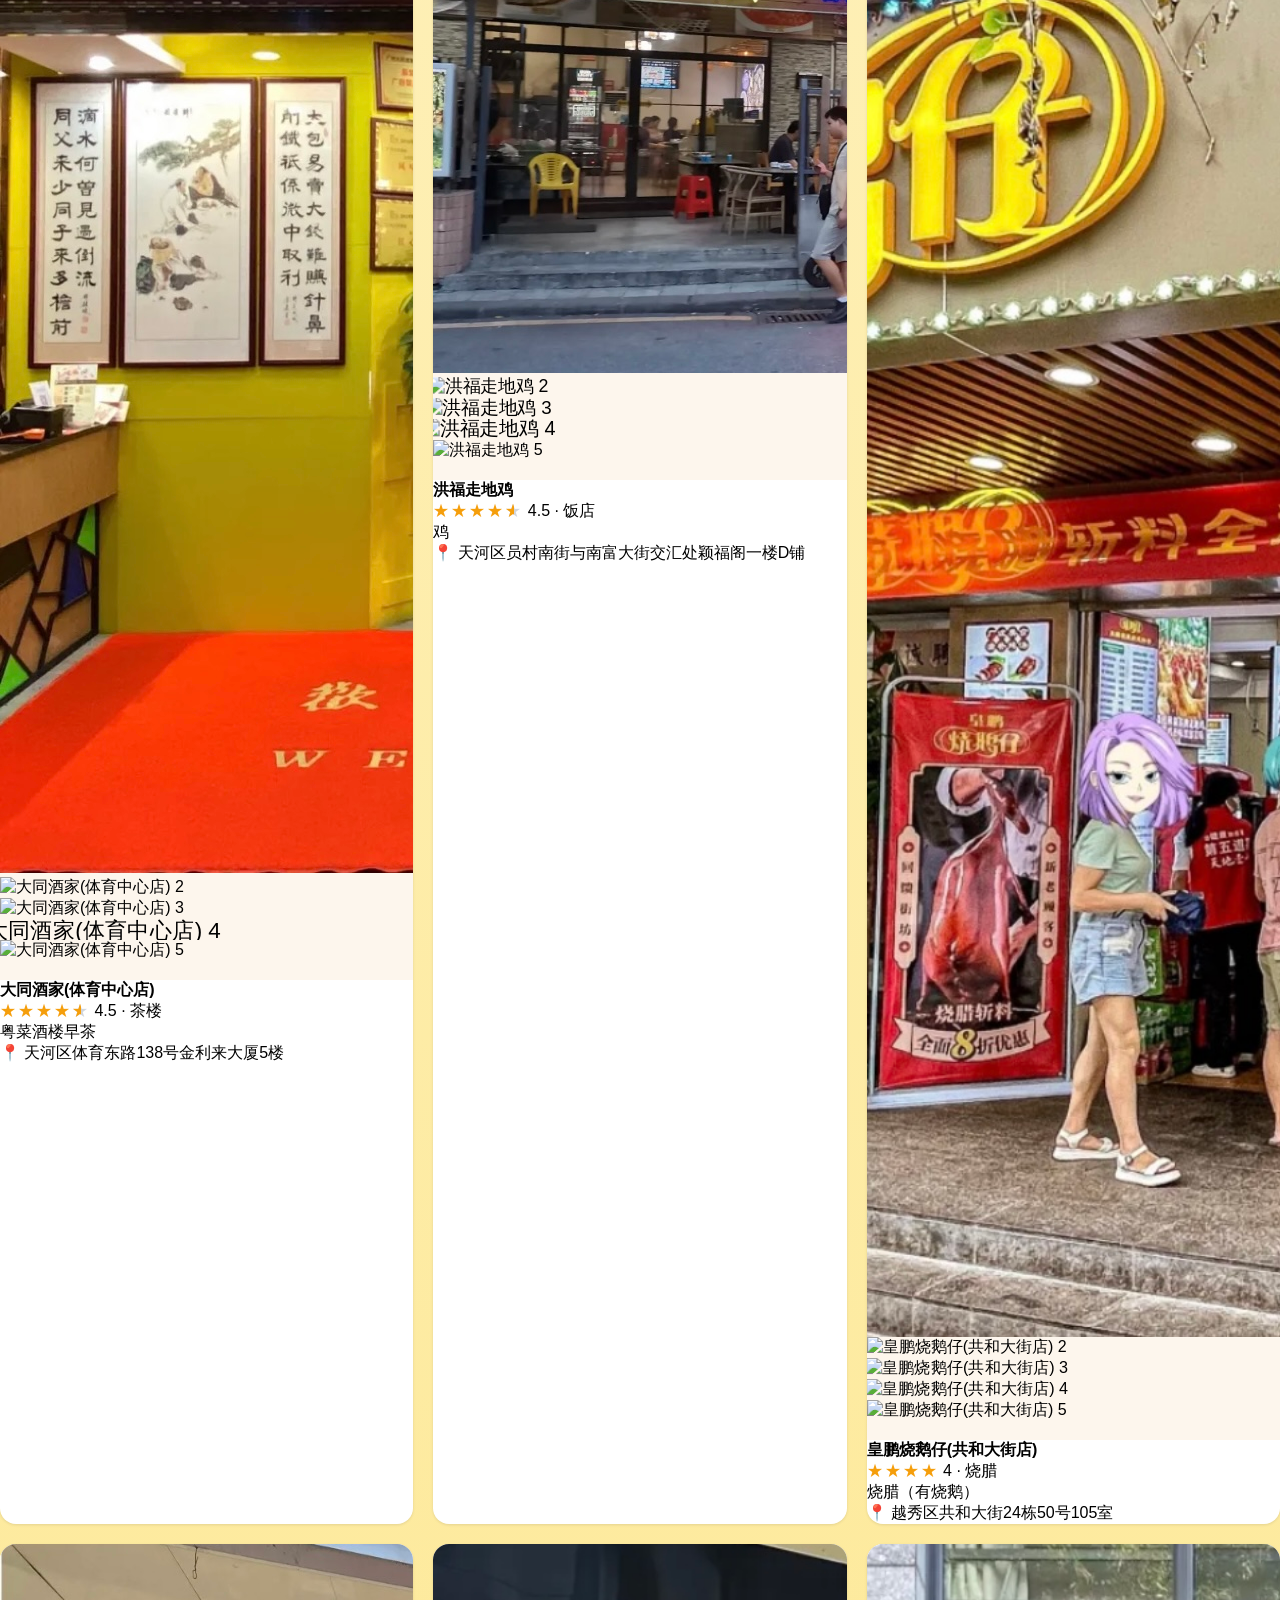
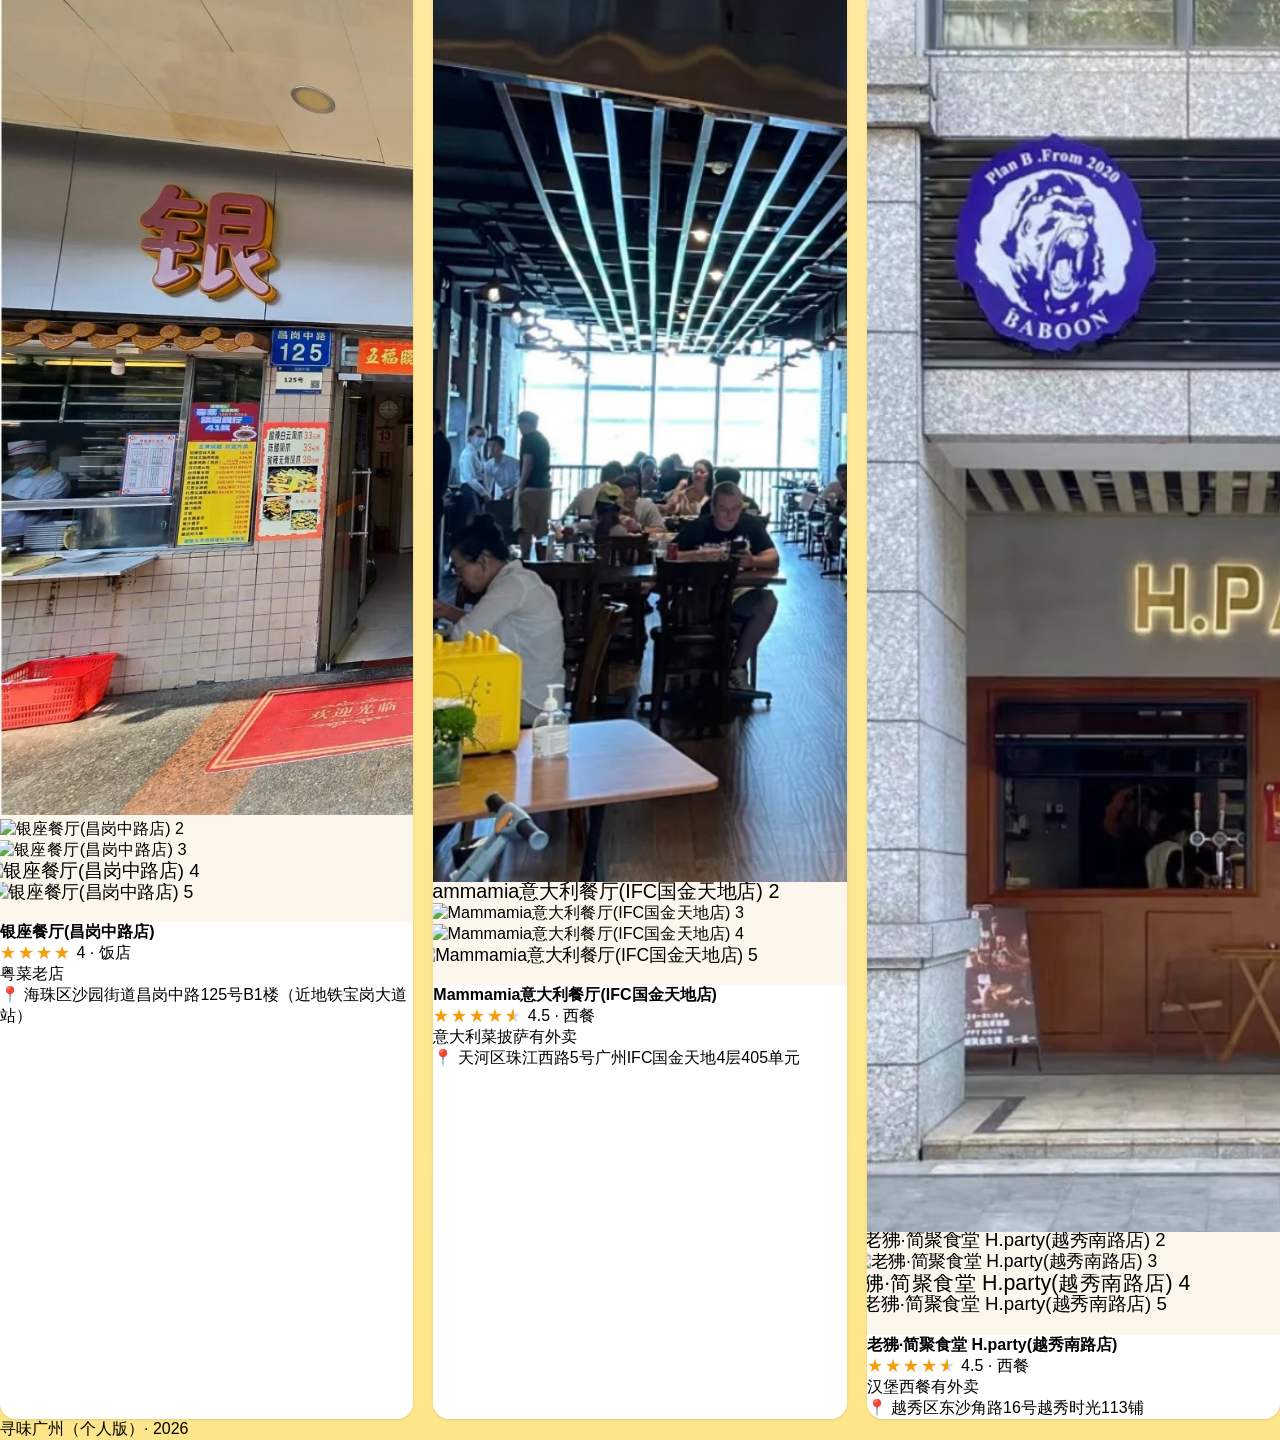
==== commit ef65cd81: "fix: 去掉兜底CSS中会覆盖图片展示模式的object-fit规则" ====
--- a/index.html
+++ b/index.html
@@ -25,7 +25,6 @@
     .shop-card h3 { font-weight: 700; font-size: 1rem; }
     /* 卡片图片区域——保证 Tailwind 加载前也有正确比例 */
     .card-image { width: 100%; aspect-ratio: 4 / 3; }
-    .card-image img { width: 100%; height: 100%; object-fit: cover; }
     /* 搜索框 */
     #searchInput { width: 100%; padding: 12px 16px 12px 48px; border-radius: 16px;
       border: 1px solid #fde68a; font-size: 1.125rem; outline: none; background: rgba(255,255,255,.8); }
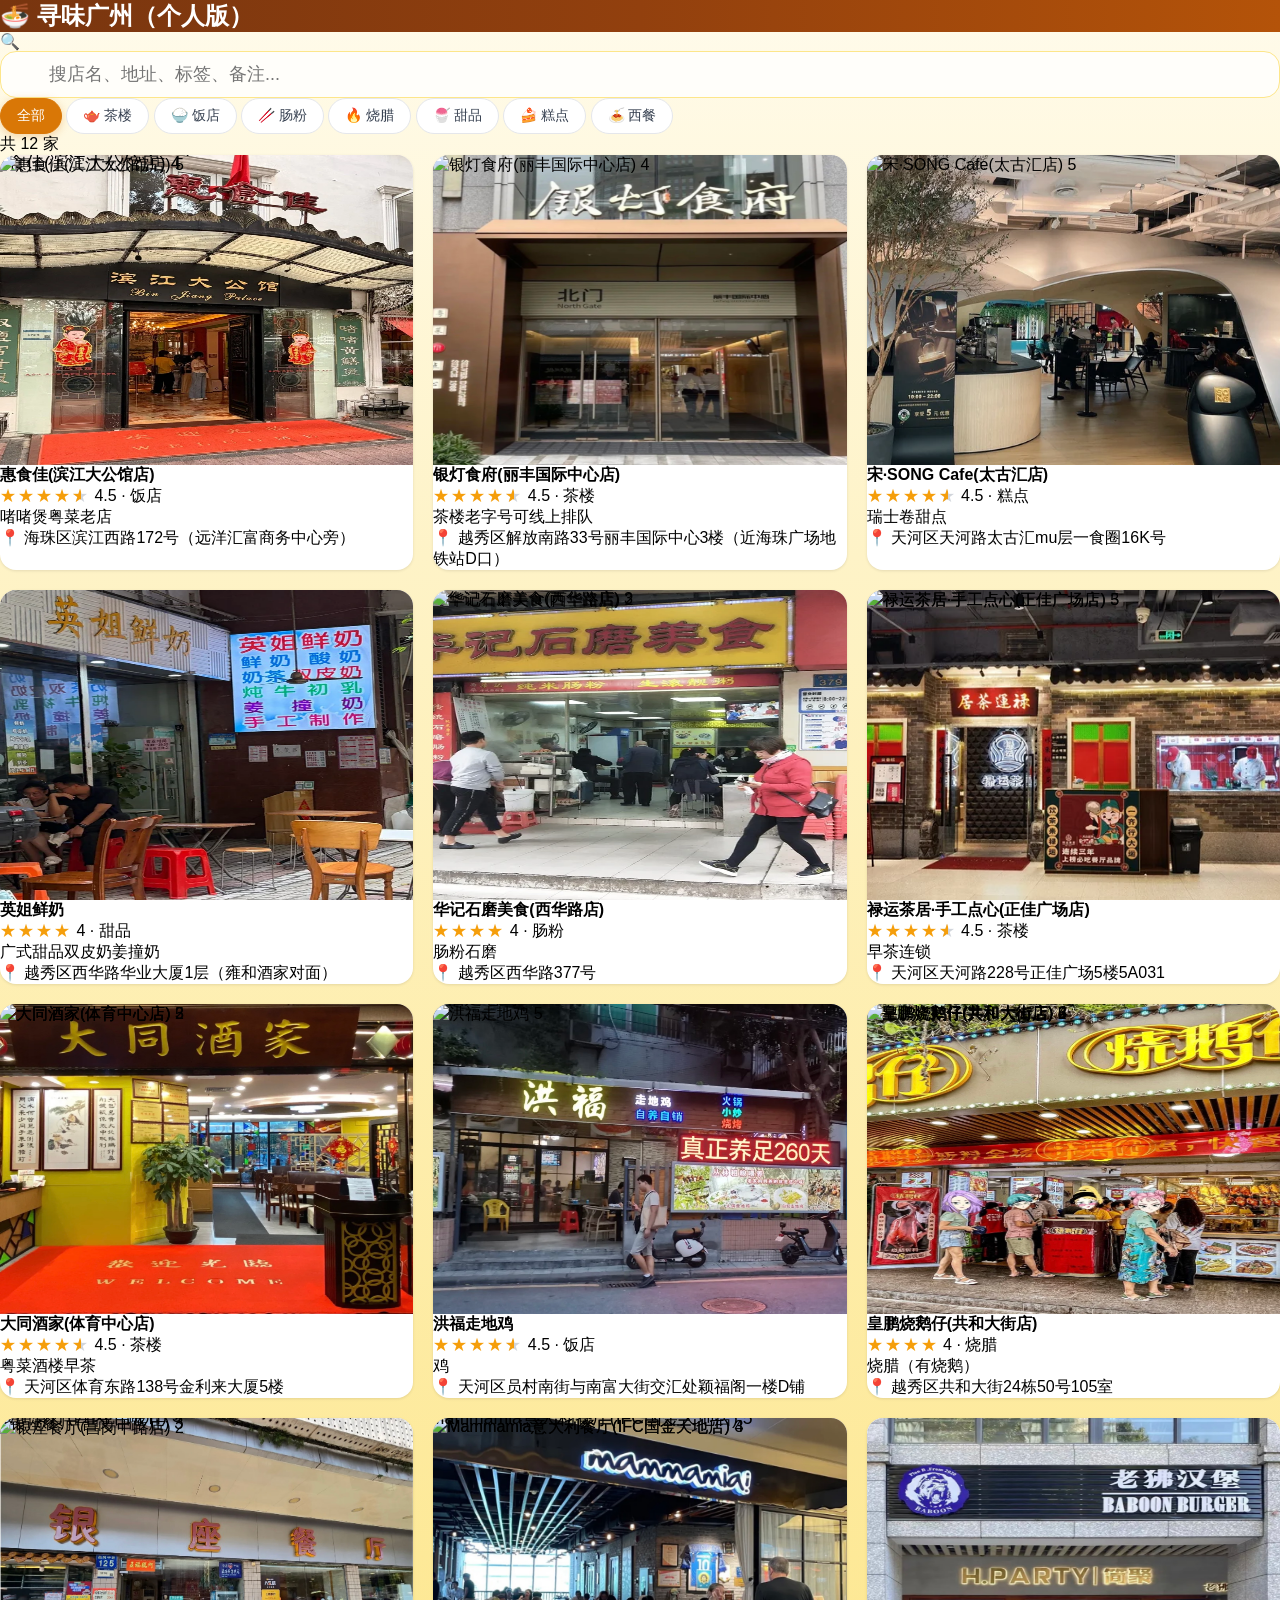
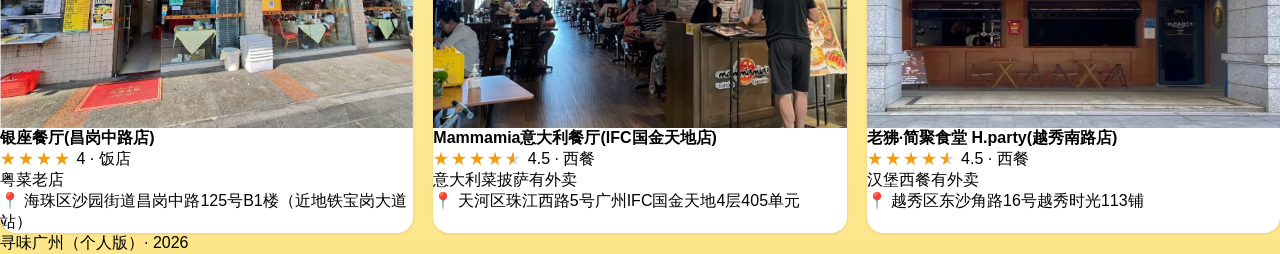
==== commit 66ba4f63: "fix: 兜底CSS补上img绝对定位，防止Tailwind未加载时图片撑破卡片" ====
--- a/index.html
+++ b/index.html
@@ -23,8 +23,10 @@
     /* 卡片 */
     .shop-card { background: #fff; border-radius: 16px; overflow: hidden; box-shadow: 0 1px 3px rgba(0,0,0,.1); }
     .shop-card h3 { font-weight: 700; font-size: 1rem; }
-    /* 卡片图片区域——保证 Tailwind 加载前也有正确比例 */
-    .card-image { width: 100%; aspect-ratio: 4 / 3; }
+    /* 卡片图片区域——保证 Tailwind 加载前也有正确比例，img 定位不跑偏 */
+    .card-image { width: 100%; aspect-ratio: 4 / 3; overflow: hidden; position: relative; }
+    .card-image img { position: absolute; top: 0; left: 0; width: 100%; height: 100%; }
+    .carousel-slide img { position: absolute; top: 0; left: 0; width: 100%; height: 100%; }
     /* 搜索框 */
     #searchInput { width: 100%; padding: 12px 16px 12px 48px; border-radius: 16px;
       border: 1px solid #fde68a; font-size: 1.125rem; outline: none; background: rgba(255,255,255,.8); }
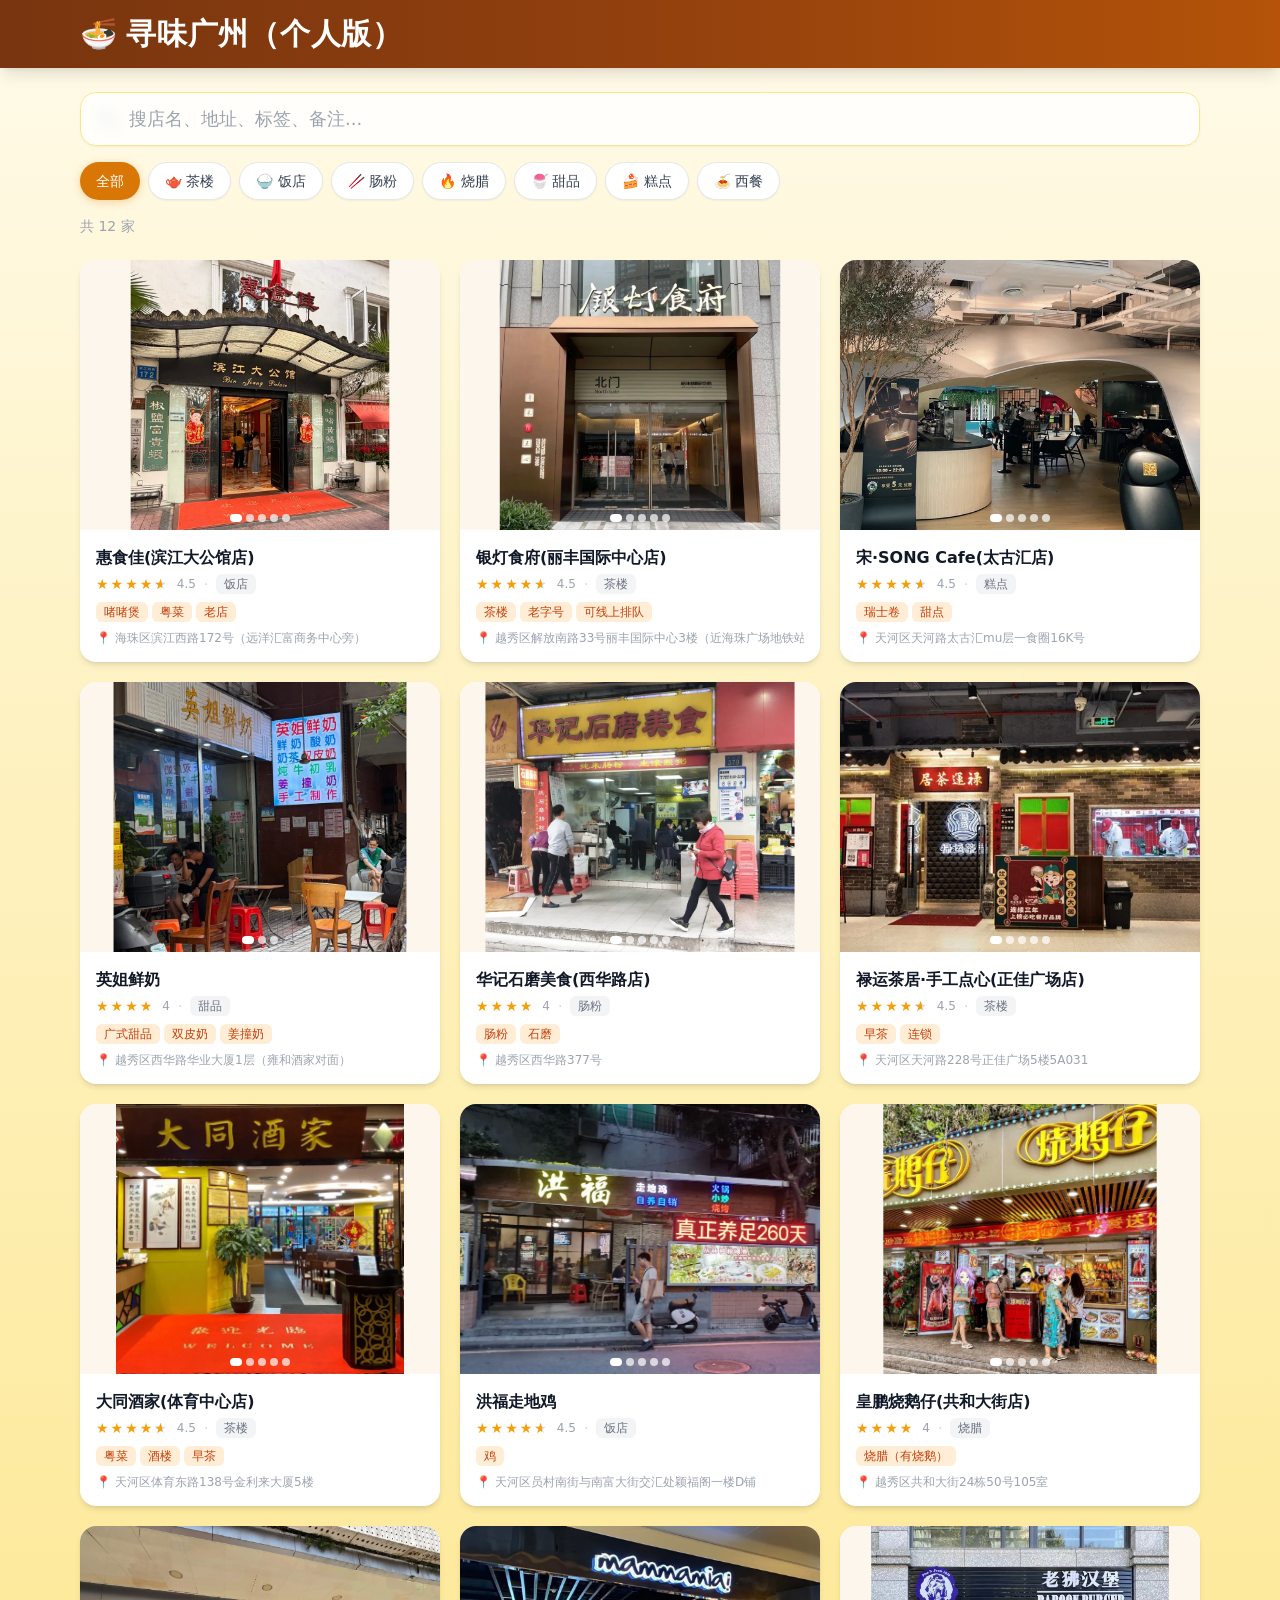
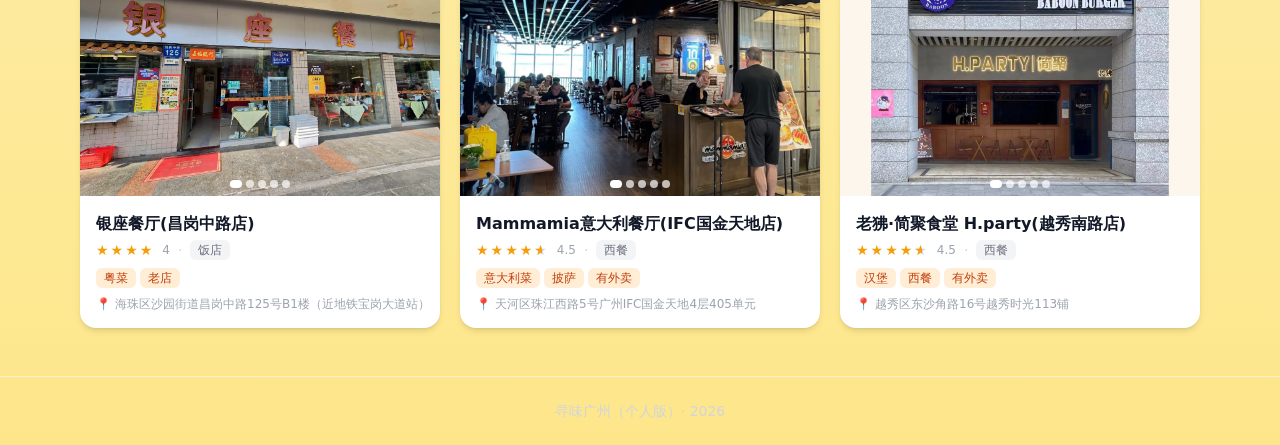
==== commit 9b4bf8dd: "perf: 用静态预编译Tailwind CSS替换CDN，彻底消除FOUC - 生成tailwind.min.css(23KB)替代cdn.tailwindcss.com(70KB JS) - 静态" ====
--- a/index.html
+++ b/index.html
@@ -4,56 +4,17 @@
   <meta charset="UTF-8">
   <meta name="viewport" content="width=device-width, initial-scale=1.0">
   <title>🍜 寻味广州（个人版）</title>
-  <!-- 关键 CSS 兜底：Tailwind 加载前保证基本样式不崩 -->
+  <!-- 静态预编译 Tailwind CSS：23KB，零运行时，无 FOUC -->
+  <link rel="stylesheet" href="tailwind.min.css">
+  <link rel="stylesheet" href="style.css?v=6">
   <style>
-    /* 基础重置 */
-    *, *::before, *::after { box-sizing: border-box; margin: 0; padding: 0; }
-    body { font-family: "PingFang SC", "Microsoft YaHei", "Helvetica Neue", sans-serif; background: #fffbeb; }
-    /* 分类按钮 */
-    .category-btn {
-      display: inline-block; padding: 8px 16px; border-radius: 9999px;
-      font-size: 14px; font-weight: 500; cursor: pointer; user-select: none;
-      white-space: nowrap; border: 1px solid #e5e7eb; background: #fff; color: #374151;
-      transition: all .2s;
-    }
-    .category-btn.active { background: #d97706; color: #fff; border-color: #d97706; }
-    /* Header */
-    header { background: linear-gradient(to right, #78350f, #92400e, #b45309); color: #fff; }
-    header h1 { font-size: 1.5rem; font-weight: 700; }
-    /* 卡片 */
-    .shop-card { background: #fff; border-radius: 16px; overflow: hidden; box-shadow: 0 1px 3px rgba(0,0,0,.1); }
-    .shop-card h3 { font-weight: 700; font-size: 1rem; }
-    /* 卡片图片区域——保证 Tailwind 加载前也有正确比例，img 定位不跑偏 */
-    .card-image { width: 100%; aspect-ratio: 4 / 3; overflow: hidden; position: relative; }
-    .card-image img { position: absolute; top: 0; left: 0; width: 100%; height: 100%; }
-    .carousel-slide img { position: absolute; top: 0; left: 0; width: 100%; height: 100%; }
-    /* 搜索框 */
-    #searchInput { width: 100%; padding: 12px 16px 12px 48px; border-radius: 16px;
-      border: 1px solid #fde68a; font-size: 1.125rem; outline: none; background: rgba(255,255,255,.8); }
+    /* 兜底：卡片图片区域比例，防止极端情况下布局崩 */
+    .card-image, .carousel-slide { position: relative; overflow: hidden; }
+    .card-image { aspect-ratio: 4 / 3; }
+    .card-image img, .carousel-slide img { position: absolute; top: 0; left: 0; width: 100%; height: 100%; }
     /* 弹窗默认隐藏 */
     #detailModal.hidden, .hidden { display: none !important; }
-    /* 卡片网格 */
-    #cardGrid { display: grid; grid-template-columns: 1fr; gap: 12px; }
-    @media (min-width: 640px) { #cardGrid { grid-template-columns: repeat(2, 1fr); gap: 20px; } }
-    @media (min-width: 1024px) { #cardGrid { grid-template-columns: repeat(3, 1fr); gap: 20px; } }
   </style>
-  <script src="https://cdn.tailwindcss.com" defer></script>
-  <script>
-    tailwind.config = {
-      theme: {
-        extend: {
-          colors: {
-            primary: '#d97706',
-            warm: '#b45309',
-          },
-          fontFamily: {
-            serif: ['"PingFang SC"', '"Microsoft YaHei"', '"Noto Serif SC"', 'serif'],
-          },
-        }
-      }
-    }
-  </script>
-  <link rel="stylesheet" href="style.css?v=6">
 </head>
 <body class="min-h-screen bg-fixed" style="background: linear-gradient(180deg, #fffbeb 0%, #fef3c7 30%, #fde68a 100%)">
 
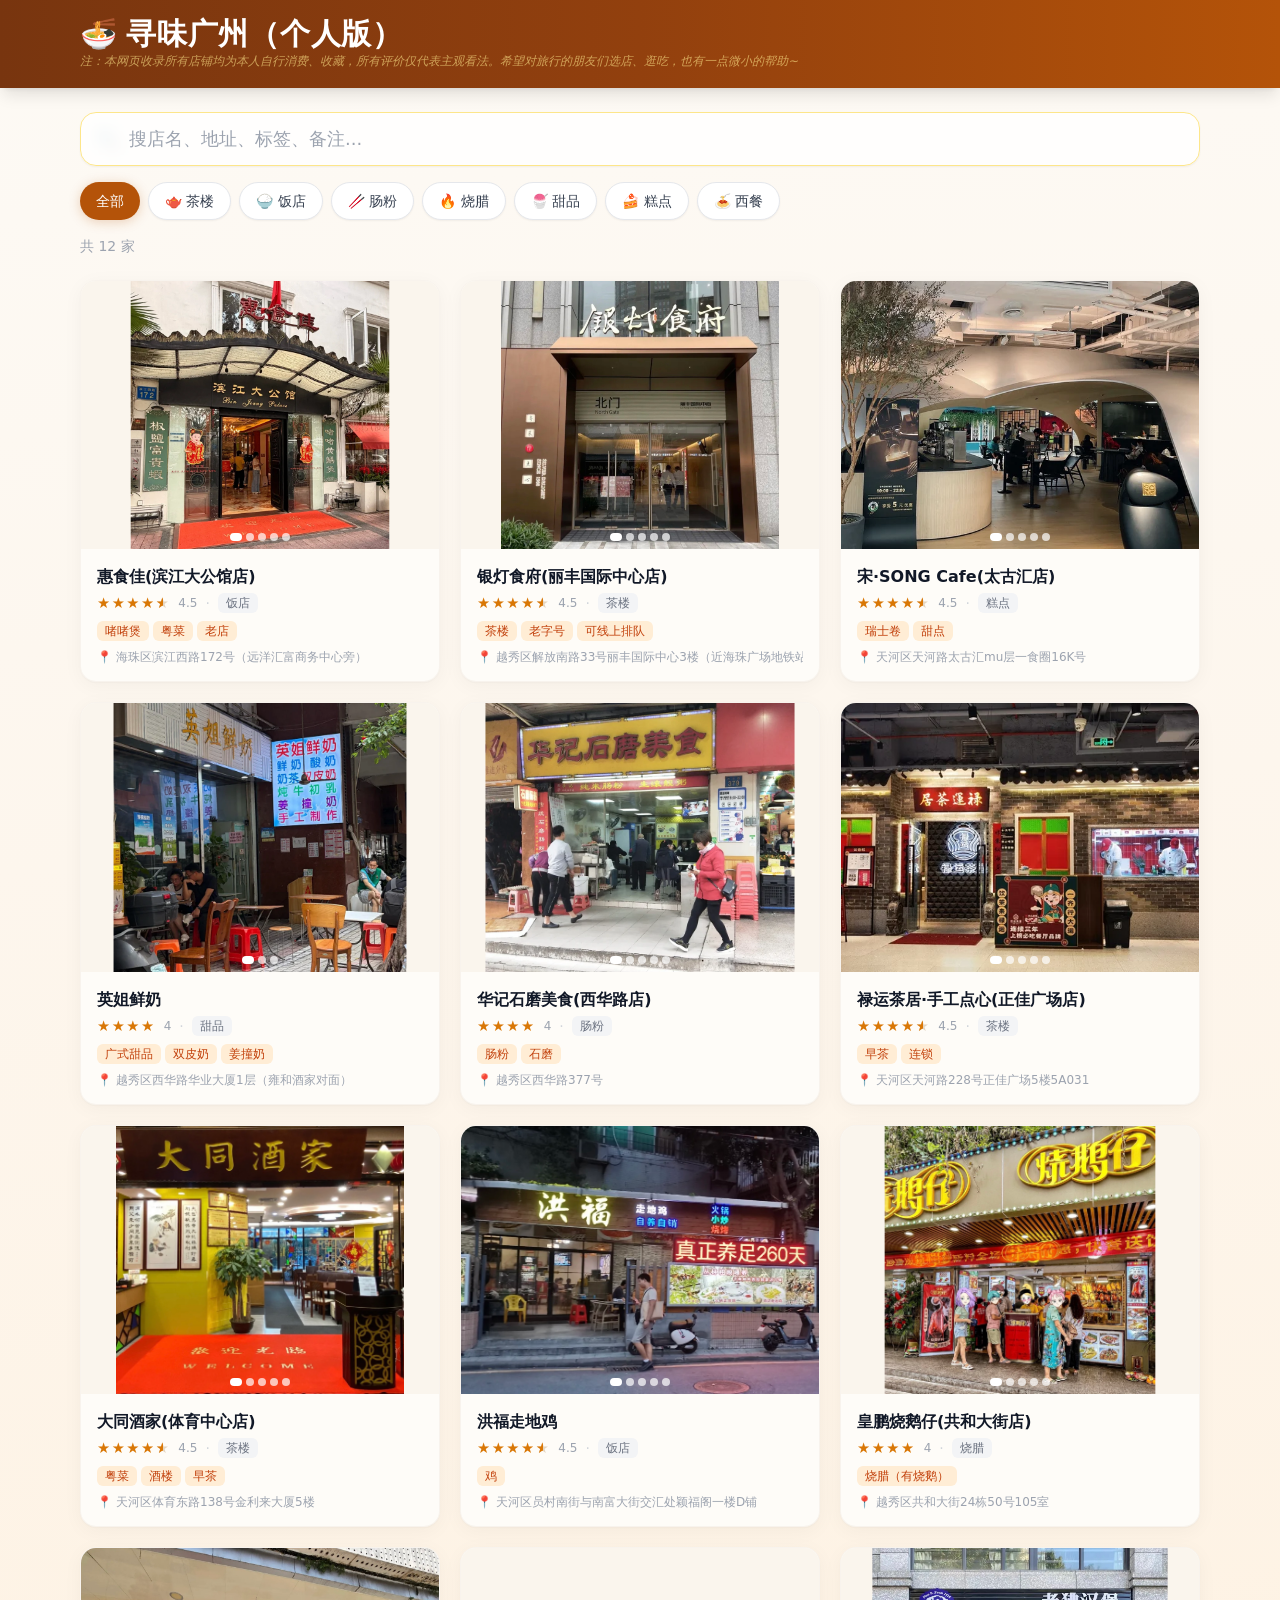
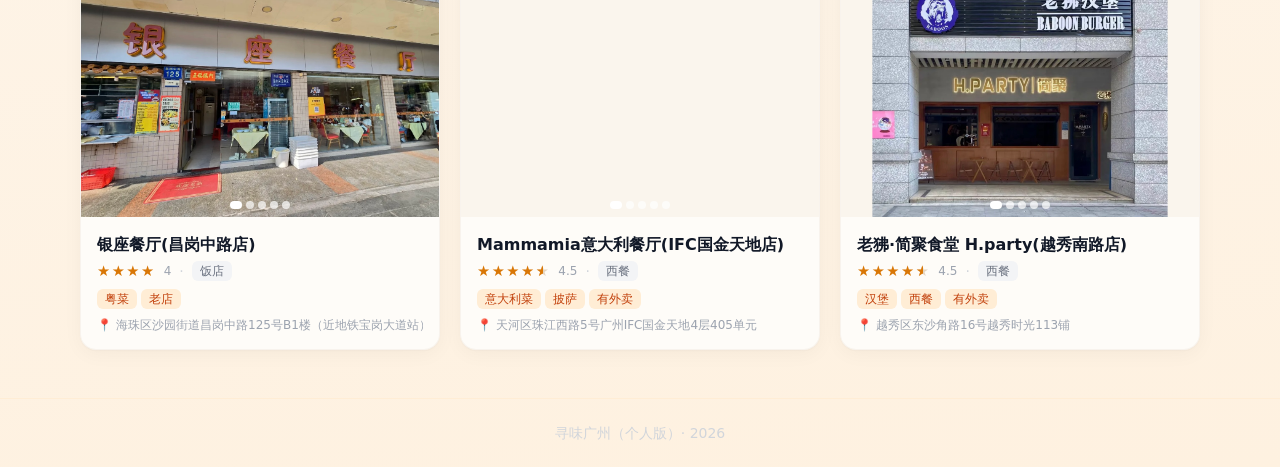
==== commit 165120c6: "style: 全面审美升级 — 更精致优雅的视觉效果 背景:  强黄渐变 → 微妙暖调渐变(如高级纸张) 卡片:  纯白直角 → 暖白+微边框+多层精致阴影 按钮:  琥珀色 → 深暖棕，悬停上浮 星" ====
--- a/index.html
+++ b/index.html
@@ -6,7 +6,7 @@
   <title>🍜 寻味广州（个人版）</title>
   <!-- 静态预编译 Tailwind CSS：23KB，零运行时，无 FOUC -->
   <link rel="stylesheet" href="tailwind.min.css">
-  <link rel="stylesheet" href="style.css?v=6">
+  <link rel="stylesheet" href="style.css?v=7">
   <style>
     /* 兜底：卡片图片区域比例，防止极端情况下布局崩 */
     .card-image, .carousel-slide { position: relative; overflow: hidden; }
@@ -16,14 +16,14 @@
     #detailModal.hidden, .hidden { display: none !important; }
   </style>
 </head>
-<body class="min-h-screen bg-fixed" style="background: linear-gradient(180deg, #fffbeb 0%, #fef3c7 30%, #fde68a 100%)">
+<body class="min-h-screen" style="background: linear-gradient(175deg, #fdfaf5 0%, #fdf6ed 40%, #fef1e0 100%)">
 
   <!-- Header -->
   <header class="bg-gradient-to-r from-amber-900 via-amber-800 to-amber-700 text-white shadow-lg sticky top-0 z-40">
     <div class="max-w-6xl mx-auto px-4 py-4 flex items-center justify-between">
       <div>
         <h1 class="text-2xl md:text-3xl font-bold tracking-wide font-serif">🍜 寻味广州（个人版）</h1>
-        <p class="text-amber-200/70 text-xs mt-1 hidden sm:block italic">注：本网页收录所有店铺均为本人自行消费、收藏，所有评价仅代表主观看法。希望对旅行的朋友们选店、逛吃，也有一点微小的帮助~</p>
+        <p class="text-amber-200/60 text-xs mt-0.5 italic leading-relaxed">注：本网页收录所有店铺均为本人自行消费、收藏，所有评价仅代表主观看法。希望对旅行的朋友们选店、逛吃，也有一点微小的帮助~</p>
       </div>
       <a href="admin.html" id="adminLink" class="hidden bg-white/15 hover:bg-white/25 text-white px-4 py-2 rounded-lg text-sm font-medium transition backdrop-blur-sm border border-white/20">
         ✏️ 管理
--- a/style.css
+++ b/style.css
@@ -1,45 +1,39 @@
-/* ===== 动画 ===== */
-
-/* 卡片入场动画 */
+/* ===== 卡片 ===== */
+
 @keyframes cardFadeIn {
-  from {
-    opacity: 0;
-    transform: translateY(20px);
-  }
-  to {
-    opacity: 1;
-    transform: translateY(0);
-  }
+  from { opacity: 0; transform: translateY(24px); }
+  to   { opacity: 1; transform: translateY(0); }
 }
 
 .shop-card {
-  animation: cardFadeIn 0.4s ease-out both;
-}
-
-.shop-card:nth-child(1) { animation-delay: 0.05s; }
-.shop-card:nth-child(2) { animation-delay: 0.10s; }
-.shop-card:nth-child(3) { animation-delay: 0.15s; }
-.shop-card:nth-child(4) { animation-delay: 0.20s; }
-.shop-card:nth-child(5) { animation-delay: 0.25s; }
-.shop-card:nth-child(6) { animation-delay: 0.30s; }
-.shop-card:nth-child(7) { animation-delay: 0.35s; }
-.shop-card:nth-child(8) { animation-delay: 0.40s; }
-.shop-card:nth-child(9) { animation-delay: 0.45s; }
-.shop-card:nth-child(n+10) { animation-delay: 0.50s; }
-
-/* 卡片悬停效果 */
-.shop-card {
-  transition: transform 0.2s ease, box-shadow 0.2s ease;
-}
+  animation: cardFadeIn 0.5s cubic-bezier(0.22, 0.61, 0.36, 1) both;
+  background: #fefcf8;
+  border: 1px solid rgba(180,140,100,0.08);
+  box-shadow:
+    0 1px 2px rgba(0,0,0,0.03),
+    0 4px 20px rgba(0,0,0,0.04);
+  transition: transform 0.3s cubic-bezier(0.22, 0.61, 0.36, 1),
+              box-shadow 0.3s ease;
+}
+
+.shop-card:nth-child(1) { animation-delay: 0.04s; }
+.shop-card:nth-child(2) { animation-delay: 0.08s; }
+.shop-card:nth-child(3) { animation-delay: 0.12s; }
+.shop-card:nth-child(4) { animation-delay: 0.16s; }
+.shop-card:nth-child(5) { animation-delay: 0.20s; }
+.shop-card:nth-child(6) { animation-delay: 0.24s; }
+.shop-card:nth-child(n+7) { animation-delay: 0.28s; }
 
 .shop-card:hover {
-  transform: translateY(-4px);
-  box-shadow: 0 12px 40px rgba(0, 0, 0, 0.12);
-}
-
-/* 卡片图片加载占位 — 暖调微光，图片加载后自动消失 */
+  transform: translateY(-3px);
+  box-shadow:
+    0 2px 4px rgba(0,0,0,0.04),
+    0 8px 30px rgba(0,0,0,0.08);
+}
+
+/* 卡片图片加载占位 */
 .card-image {
-  background: #fdf6ed;
+  background: #faf5ed;
   aspect-ratio: 4 / 3;
   object-fit: cover;
 }
@@ -49,7 +43,7 @@
   width: 100%;
   flex-shrink: 0;
   overflow: hidden;
-  background: #fdf6ed;
+  background: #faf5ed;
 }
 
 /* 图片已加载 → 清除占位 */
@@ -60,41 +54,47 @@
 
 /* 分类标签按钮 */
 .category-btn {
-  transition: all 0.2s ease;
+  transition: all 0.25s ease;
   cursor: pointer;
   user-select: none;
   white-space: nowrap;
+  backdrop-filter: blur(4px);
+}
+
+.category-btn:hover {
+  transform: translateY(-1px);
+  box-shadow: 0 2px 12px rgba(0,0,0,0.06);
 }
 
 .category-btn.active {
-  background: #d97706 !important;
+  background: #b45309 !important;
   color: white !important;
-  border-color: #d97706 !important;
-  box-shadow: 0 2px 8px rgba(217, 119, 6, 0.3);
+  border-color: #b45309 !important;
+  box-shadow: 0 2px 12px rgba(180, 83, 9, 0.25);
 }
 
 /* 评分星星 */
 .star-rating {
-  color: #f59e0b;
-  letter-spacing: 2px;
-}
-
-.star-full { color: #f59e0b; }
+  color: #d97706;
+  letter-spacing: 1.5px;
+  font-size: 1.05em;
+}
+
+.star-full { color: #d97706; }
 
 .star-half {
   position: relative;
   display: inline-block;
-  color: #d1d5db;
+  color: #e5d5c0;
 }
 
 .star-half::after {
   content: '★';
   position: absolute;
-  left: 0;
-  top: 0;
+  left: 0; top: 0;
   width: 50%;
   overflow: hidden;
-  color: #f59e0b;
+  color: #d97706;
 }
 
 /* 详情弹窗滚动条 */
@@ -143,72 +143,84 @@
   }
 }
 
-/* Toast 提示 */
+/* Toast */
 .toast {
   position: fixed;
-  top: 20px;
+  top: 24px;
   left: 50%;
   transform: translateX(-50%);
-  padding: 12px 24px;
-  border-radius: 12px;
+  padding: 10px 22px;
+  border-radius: 999px;
+  font-size: 14px;
   font-weight: 500;
   z-index: 100;
-  animation: toastSlide 0.3s ease-out;
-  box-shadow: 0 4px 20px rgba(0, 0, 0, 0.15);
+  animation: toastSlide 0.35s cubic-bezier(0.22, 0.61, 0.36, 1);
+  box-shadow: 0 4px 24px rgba(0,0,0,0.12);
   max-width: 90vw;
   text-align: center;
+  backdrop-filter: blur(8px);
 }
 
 @keyframes toastSlide {
-  from {
-    opacity: 0;
-    transform: translateX(-50%) translateY(-20px);
-  }
-  to {
-    opacity: 1;
-    transform: translateX(-50%) translateY(0);
-  }
-}
-
-.toast.success {
-  background: #10b981;
-  color: white;
-}
-
-.toast.error {
-  background: #ef4444;
-  color: white;
-}
-
-.toast.info {
-  background: #3b82f6;
-  color: white;
-}
+  from { opacity: 0; transform: translateX(-50%) translateY(-16px); }
+  to   { opacity: 1; transform: translateX(-50%) translateY(0); }
+}
+
+.toast.success { background: rgba(16,185,129,0.92); color: #fff; }
+.toast.error   { background: rgba(239,68,68,0.92); color: #fff; }
+.toast.info    { background: rgba(100,80,60,0.92); color: #fff; }
 
 /* ===== 响应式 ===== */
 
-/* 平板竖屏 */
+/* 平板 */
 @media (max-width: 768px) {
   .category-btn {
-    font-size: 12px;
-    padding: 6px 12px;
+    font-size: 13px;
+    padding: 7px 14px;
   }
 }
 
 /* 手机 */
 @media (max-width: 640px) {
+  body {
+    font-size: 15px;
+  }
+
+  /* 分类按钮横滑 */
+  #categoryTabs {
+    flex-wrap: nowrap;
+    overflow-x: auto;
+    -webkit-overflow-scrolling: touch;
+    scrollbar-width: none;
+    padding-bottom: 4px;
+  }
+  #categoryTabs::-webkit-scrollbar { display: none; }
+
   #cardGrid {
     grid-template-columns: 1fr;
-    gap: 12px;
+    gap: 16px;
+  }
+
+  .shop-card {
+    border-radius: 20px;
+  }
+
+  .card-image {
+    border-radius: 0; /* 卡片顶部圆角由 shop-card 控制 */
   }
 
   #detailModal > div {
-    max-height: 95vh;
-    margin: 8px;
-    border-radius: 16px;
+    max-height: 92vh;
+    margin: 12px;
+    border-radius: 20px;
   }
 
   header h1 {
-    font-size: 1.25rem;
-  }
-}
+    font-size: 1.2rem;
+    letter-spacing: 0.02em;
+  }
+
+  header {
+    padding-top: env(safe-area-inset-top);
+  }
+}
